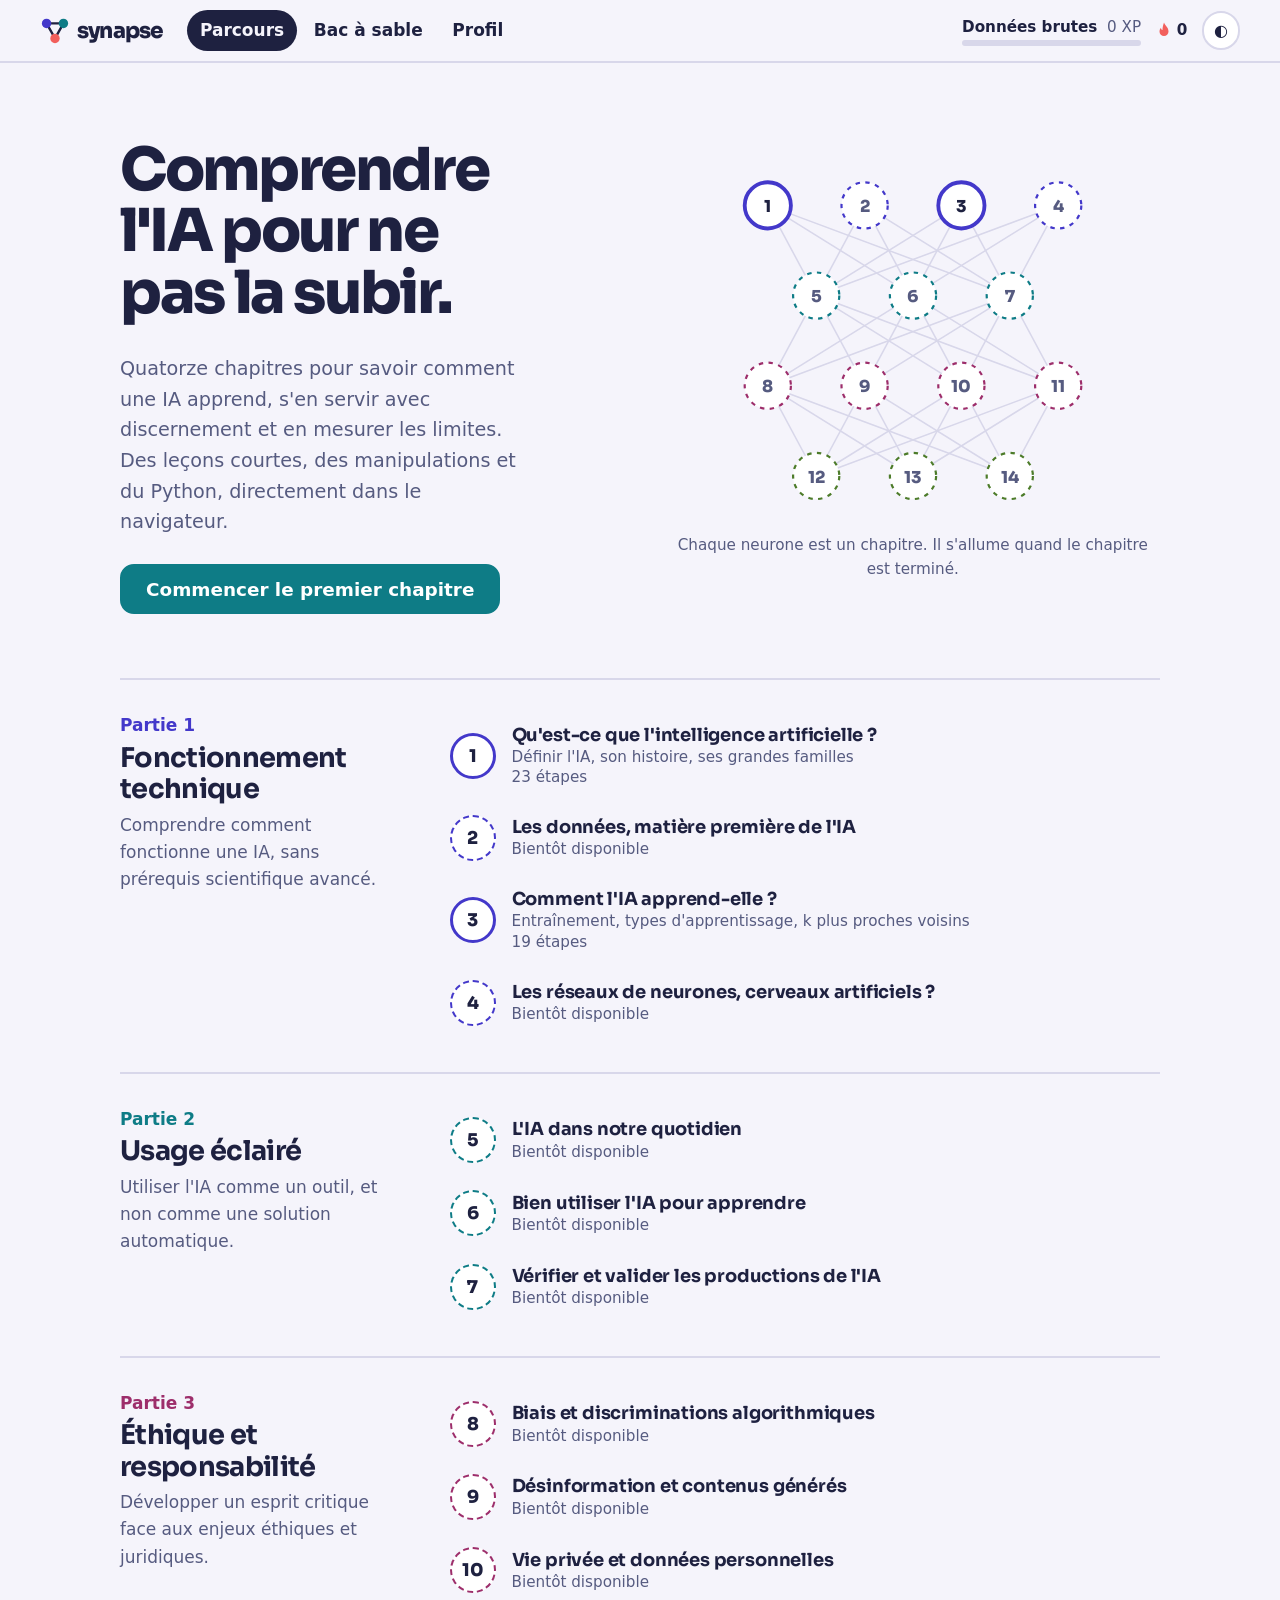
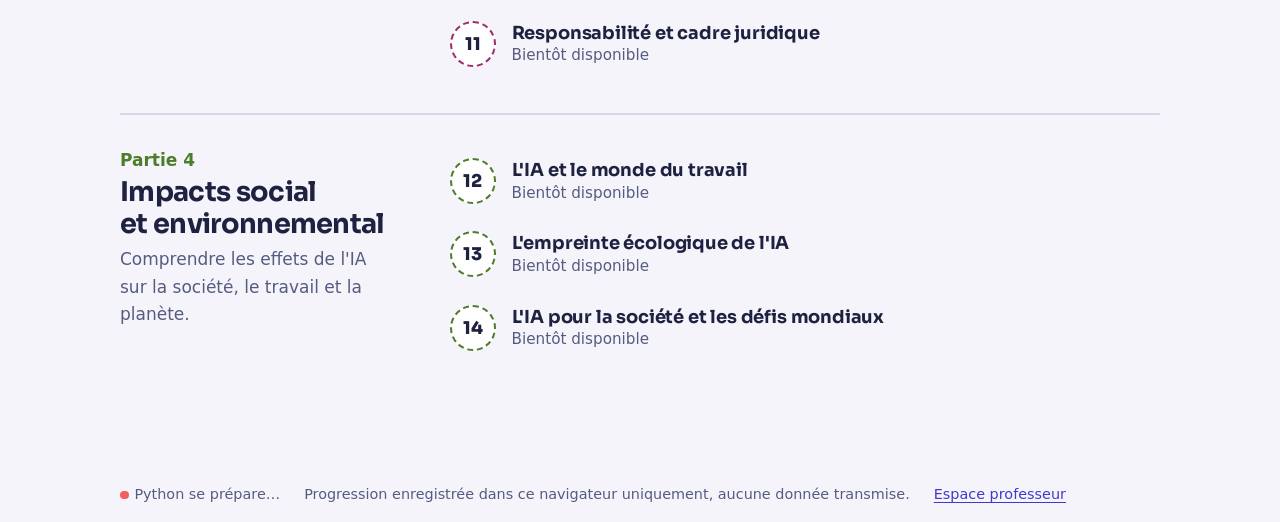
==== index.html @ f935f8d6 "Synapse : site pilote d'enseignement de l'IA en SNT (chapitres 1 et 3) Co-Authored-By: Claude Fable " ====
<!DOCTYPE html>
<html lang="fr">
<head>
<meta charset="utf-8">
<meta name="viewport" content="width=device-width, initial-scale=1">
<title>Synapse, comprendre l'IA en SNT</title>
<meta name="description" content="Quatorze chapitres pour comprendre l'intelligence artificielle en Seconde : leçons courtes, manipulations et Python. Dans le navigateur, sans compte.">
<link rel="icon" href="data:image/svg+xml,%3Csvg xmlns='http://www.w3.org/2000/svg' viewBox='0 0 32 32'%3E%3Cpath d='M7 9L25 9M7 9L16 25M25 9L16 25' stroke='%231E2140' stroke-width='2.5'/%3E%3Ccircle cx='7' cy='9' r='5' fill='%234338CA'/%3E%3Ccircle cx='25' cy='9' r='5' fill='%230E7C86'/%3E%3Ccircle cx='16' cy='25' r='5' fill='%23F25F5C'/%3E%3C/svg%3E">
<link rel="preconnect" href="https://fonts.bunny.net">
<link rel="stylesheet" href="https://fonts.bunny.net/css?family=sora:700,800|atkinson-hyperlegible:400,400i,700|jetbrains-mono:400,700&display=swap">
<link rel="stylesheet" href="css/style.css">
</head>
<body>
<header class="entete">
  <a class="logo" href="#/" aria-label="Synapse, retour au parcours">
    <svg viewBox="0 0 32 32" aria-hidden="true"><path d="M7 9L25 9M7 9L16 25M25 9L16 25" stroke="var(--encre)" stroke-width="2.5"/><circle cx="7" cy="9" r="5" fill="var(--p1)"/><circle cx="25" cy="9" r="5" fill="var(--p2)"/><circle cx="16" cy="25" r="5" fill="var(--soleil)"/></svg>
    synapse
  </a>
  <nav class="principal" aria-label="Navigation principale">
    <a href="#/" data-onglet="">Parcours</a>
    <a href="#/bac" data-onglet="bac">Bac à sable</a>
    <a href="#/profil" data-onglet="profil">Profil</a>
  </nav>
  <div class="stats">
    <a class="stat-niveau" href="#/profil" aria-label="Voir mon profil">
      <span id="stat-niveau"></span><span id="stat-xp"></span>
      <span class="jauge"><i id="jauge-xp"></i></span>
    </a>
    <span class="serie" title="Jours d'affilée">
      <svg viewBox="0 0 24 24" aria-hidden="true"><path d="M12 2c1 4 6 6 6 12a6 6 0 0 1-12 0c0-2 1-4 2-5 0 2 1 3 2 3 0-4 1-7 2-10z"/></svg>
      <span id="stat-serie">0</span><span class="sr"> jours d'affilée</span>
    </span>
    <button id="btn-theme" aria-label="Thème sombre" aria-pressed="false">◐</button>
  </div>
</header>

<main id="app"></main>

<footer class="pied">
  <span id="etat-python" data-etat="chargement">Python se prépare…</span>
  <span>Progression enregistrée dans ce navigateur uniquement, aucune donnée transmise.</span>
  <a href="prof.html">Espace professeur</a>
</footer>
<div id="toasts" aria-live="polite"></div>
<noscript><p style="padding:2rem">Ce site a besoin de JavaScript pour exécuter Python dans le navigateur.</p></noscript>

<script src="js/contenu.js"></script>
<script src="js/moteur.js"></script>
<script src="js/bilan.js"></script>
<script src="js/app.js"></script>
</body>
</html>
---- css/style.css ----
/* Synapse — feuille de style (charte « Nuit & Corail » du livret). Polices servies par Bunny Fonts.
   Les noms de variables viennent du moteur d'origine : --ecaille = couleur d'action et de réussite,
   --soleil = accent (points, étoiles), --corail = erreur, --ciel = liens et focus. */
:root {
  --fond: #F5F4FB; --carte: #FFFFFF; --encre: #1E2140; --encre2: #565B80; --trait: #D8D7EA;
  --ecaille: #0E7C86; --sur-ecaille: #FFFFFF; --ecaille-pale: #DCF2F3;
  --soleil: #F25F5C; --corail: #9F1239; --corail-pale: #FBE3EA; --ciel: #4338CA;
  --p1: #4338CA; --p2: #0E7C86; --p3: #9D2E6B; --p4: #4D7C2A;
  --ed-fond: #1E2140; --ed-texte: #E6ECFA; --ed-num: #8A90BD; --ed-com: #9AA0CC; --ed-bord: transparent;
  --titre: "Sora", "Trebuchet MS", system-ui, sans-serif;
  --texte: "Atkinson Hyperlegible", "Segoe UI", system-ui, sans-serif;
  --mono: "JetBrains Mono", ui-monospace, Consolas, "Courier New", monospace;
}
[data-theme="sombre"] {
  --fond: #12142B; --carte: #1C1F42; --encre: #ECEBFA; --encre2: #B1B4D6; --trait: #33376A;
  --ecaille: #4FD1C5; --sur-ecaille: #062A2A; --ecaille-pale: #123B40;
  --soleil: #FF8482; --corail: #FF8FA8; --corail-pale: #40182A; --ciel: #A9A5FF;
  --p1: #948DFF; --p2: #4FD1C5; --p3: #E78BBF; --p4: #9BCB6C;
  --ed-fond: #262A58; --ed-num: #A3A8D6; --ed-com: #B3B8E0; --ed-bord: #474C8A;
}
*, *::before, *::after { box-sizing: border-box; }
html { -webkit-text-size-adjust: 100%; }
body { margin: 0; background: var(--fond); color: var(--encre); font: 1.0625rem/1.6 var(--texte); padding-bottom: 5rem; }
h1, h2 { font-family: var(--titre); font-weight: 700; line-height: 1.15; letter-spacing: -0.025em; margin: 0 0 .5em; text-wrap: balance; }
h1 { font-size: clamp(1.6rem, 1.2rem + 1.6vw, 2.25rem); }
h1:focus { outline: none; }
h2 { font-size: 1.5rem; }
p { margin: 0 0 1em; }
a { color: var(--ciel); text-underline-offset: 3px; }
code, pre { font-family: var(--mono); font-size: .9em; }
:focus-visible { outline: 3px solid var(--ciel); outline-offset: 2px; border-radius: 4px; }
.sr { position: absolute; width: 1px; height: 1px; overflow: hidden; clip-path: inset(50%); white-space: nowrap; }
.muet { color: var(--encre2); font-size: .95rem; }
[hidden] { display: none !important; }

/* En-tête */
.entete { position: sticky; top: 0; z-index: 20; display: flex; align-items: center; gap: 1.5rem; padding: .6rem clamp(1rem, 4vw, 2.5rem); background: var(--fond); border-bottom: 2px solid var(--trait); }
.logo { display: flex; align-items: center; gap: .45rem; font: 800 1.35rem/1 var(--titre); letter-spacing: -0.04em; color: var(--encre); text-decoration: none; }
.logo svg { width: 30px; height: 30px; }
nav.principal { display: flex; gap: .25rem; margin-right: auto; }
nav.principal a { padding: .45rem .8rem; border-radius: 999px; color: var(--encre); text-decoration: none; font-weight: 700; }
nav.principal a:hover { background: var(--trait); }
nav.principal a[aria-current] { background: var(--encre); color: var(--fond); }
.stats { display: flex; align-items: center; gap: .9rem; font-weight: 700; font-size: .95rem; }
.stat-niveau { display: grid; grid-template-columns: auto auto; gap: 0 .6rem; align-items: baseline; color: var(--encre); text-decoration: none; }
.stat-niveau .jauge { grid-column: 1 / -1; }
#stat-xp { color: var(--encre2); font-weight: 400; text-align: right; }
.jauge { display: block; height: 6px; min-width: 120px; background: var(--trait); border-radius: 99px; overflow: hidden; }
.jauge i { display: block; height: 100%; background: var(--soleil); border-radius: 99px; transition: width .5s; }
.jauge.grand { height: 12px; }
.serie { display: flex; align-items: center; gap: .2rem; }
.serie svg { width: 18px; height: 18px; fill: var(--soleil); }
#btn-theme { width: 2.4rem; height: 2.4rem; border-radius: 50%; border: 2px solid var(--trait); background: var(--carte); color: var(--encre); cursor: pointer; font-size: 1rem; }

main { max-width: 1120px; margin: 0 auto; padding: clamp(1.2rem, 3vw, 2.5rem) clamp(1rem, 4vw, 2.5rem); }
.pied { max-width: 1120px; margin: 2rem auto 0; padding: 1rem clamp(1rem, 4vw, 2.5rem); color: var(--encre2); font-size: .9rem; display: flex; flex-wrap: wrap; gap: .5rem 1.5rem; }
#etat-python::before { content: ""; display: inline-block; width: .6em; height: .6em; border-radius: 50%; margin-right: .4em; background: var(--soleil); }
#etat-python[data-etat="pret"]::before { background: var(--ecaille); }
#etat-python[data-etat="echec"]::before { background: var(--corail); }

/* Boutons */
.btn { display: inline-flex; align-items: center; justify-content: center; min-height: 2.75rem; padding: .55rem 1.15rem; border: 2px solid var(--ecaille); border-radius: 12px; background: var(--ecaille); color: var(--sur-ecaille); font: 700 1rem var(--texte); text-decoration: none; cursor: pointer; }
.btn:hover { filter: brightness(1.08); }
.btn:active { transform: translateY(1px); }
.btn.gros { font-size: 1.15rem; padding: .8rem 1.5rem; border-radius: 14px; }
.btn.petit { min-height: 2.2rem; padding: .3rem .8rem; }
.btn.secondaire { background: transparent; color: var(--encre); border-color: var(--encre); }
.btn.lien { background: none; border-color: transparent; color: var(--ciel); padding-inline: .4rem; text-decoration: underline; text-underline-offset: 3px; }
.btn.danger { color: var(--corail); }
.actions { display: flex; flex-wrap: wrap; align-items: center; gap: .6rem; margin: .9rem 0; }
.actions.fin { margin-top: 2rem; }

/* Éditeur et console */
.ed { display: flex; border: 1px solid var(--ed-bord); background: var(--ed-fond); border-radius: 14px; overflow: hidden; font: 15px/1.6 var(--mono); }
.ed:focus-within { outline: 3px solid var(--ciel); outline-offset: 2px; }
.ed-num { padding: 14px 10px 14px 14px; text-align: right; color: var(--ed-num); white-space: pre; user-select: none; }
.ed-zone { position: relative; flex: 1; min-width: 0; }
.ed-hl, .ed textarea { margin: 0; padding: 14px 14px 14px 4px; font: inherit; white-space: pre; tab-size: 4; border: 0; letter-spacing: 0; }
.ed-hl { position: absolute; inset: 0; overflow: hidden; color: var(--ed-texte); pointer-events: none; }
.ed textarea { display: block; position: relative; width: 100%; resize: none; background: transparent; color: transparent; caret-color: #fff; outline: none; overflow-x: auto; overflow-y: hidden; }
.ed textarea::selection { background: rgba(122, 162, 255, .35); }
.t-c { color: var(--ed-com); font-style: italic; } .t-s { color: #9CE0A8; } .t-k { color: #FFC857; font-weight: 700; } .t-b { color: #8CC8FF; } .t-n { color: #FFA3B1; }
pre.code { margin: 0 0 1rem; padding: 14px 16px; border: 1px solid var(--ed-bord); background: var(--ed-fond); color: var(--ed-texte); border-radius: 14px; overflow-x: auto; font-size: 15px; line-height: 1.6; }
.cons { min-height: 3.2rem; padding: .8rem 1rem; background: var(--carte); border: 2px solid var(--trait); border-radius: 14px; }
.cons pre { margin: 0; white-space: pre-wrap; word-break: break-word; font-size: 15px; line-height: 1.55; }
.cons p { margin: 0; }
.charge::after { content: ""; display: inline-block; width: .9em; height: .9em; margin-left: .5em; vertical-align: -.1em; border: 2px solid var(--trait); border-top-color: var(--ecaille); border-radius: 50%; animation: tourne .8s linear infinite; }
@keyframes tourne { to { transform: rotate(360deg); } }
.err { margin-top: .6rem; padding: .7rem .9rem; background: var(--corail-pale); border-left: 5px solid var(--corail); border-radius: 8px; }
.err:first-child { margin-top: 0; }
.err strong { color: var(--corail); }
.err p { margin: .2rem 0 .4rem; }
.err code { display: block; color: var(--encre2); white-space: pre-wrap; }
.saisie { display: flex; gap: .5rem; margin-top: .5rem; }
.saisie input, #pseudo, .reponse { font: 15px/1.5 var(--mono); padding: .45rem .7rem; border: 2px solid var(--encre2); border-radius: 10px; background: var(--carte); color: var(--encre); }
.saisie input { flex: 1; min-width: 0; }
.reponse { display: block; width: 100%; max-width: 32rem; margin: .3rem 0; resize: vertical; }
label { font-weight: 700; display: block; margin-top: 1rem; }
label.btn { margin-top: 0; }
#pseudo { display: block; width: 100%; max-width: 20rem; font-family: var(--texte); font-size: 1rem; }

/* Pas à pas */
.pap { display: grid; gap: .7rem; }
.pap-titre { font-weight: 700; margin: 0; }
.pap-cmd { display: flex; flex-wrap: wrap; align-items: center; gap: .5rem; }
.pap-cmd input { flex: 1 1 8rem; min-width: 6rem; accent-color: var(--ecaille); }
.pap-cmd .btn { flex: 0 0 auto; }
.pap-cmd button:disabled { opacity: .4; cursor: default; }
.pap-corps { display: grid; grid-template-columns: repeat(auto-fit, minmax(230px, 1fr)); gap: .8rem; align-items: start; }
.pap-code { border: 1px solid var(--ed-bord); background: var(--ed-fond); color: var(--ed-texte); border-radius: 10px; padding: .5rem 0; font: 14px/1.65 var(--mono); overflow-x: auto; max-height: 24rem; }
.pap-code div { display: flex; white-space: pre; padding-right: .8rem; border-left: 4px solid transparent; min-width: max-content; }
.pap-code code { font: inherit; }
.pap-code .fleche { width: 1.3em; text-align: center; color: var(--soleil); flex: none; }
.pap-code .num { width: 1.8em; margin-right: .9em; text-align: right; color: var(--ed-num); flex: none; }
.pap-code .va { background: rgba(245, 179, 1, .22); border-left-color: var(--soleil); }
.pap-code .vient { background: rgba(255, 255, 255, .08); }
.pap-sous { font-weight: 700; font-size: .9rem; margin: .6rem 0 .2rem; color: var(--encre2); }
.pap-sous:first-child { margin-top: 0; }
.pap-etat table { width: 100%; border-collapse: collapse; font: 14px/1.5 var(--mono); }
.pap-etat th, .pap-etat td { text-align: left; padding: .2rem .5rem; border-bottom: 1px solid var(--trait); font-weight: 400; word-break: break-word; }
.pap-etat th { width: 35%; color: var(--encre2); }
.pap-etat .change td, .pap-etat .change th { background: var(--ecaille-pale); font-weight: 700; color: var(--encre); }
.pap-etat pre { font-size: 14px; }

/* Accueil */
.hero { display: grid; grid-template-columns: minmax(0, 1fr) minmax(0, 1fr); gap: clamp(1.5rem, 4vw, 3.5rem); align-items: center; padding: clamp(.5rem, 3vw, 2.5rem) 0 clamp(2rem, 5vw, 4rem); }
.hero h1 { font-size: clamp(2.1rem, 1.2rem + 4vw, 3.7rem); line-height: 1.04; letter-spacing: -0.04em; font-weight: 800; }
.hero-texte p { font-size: 1.2rem; max-width: 34ch; color: var(--encre2); margin-bottom: 1.6rem; }
.hero-demo .cons { min-height: 6.2rem; }
.parcours { padding: 2rem 0 2.5rem; border-top: 2px solid var(--trait); display: grid; grid-template-columns: 15rem minmax(0, 1fr); gap: 1.5rem 3rem; }
.parcours > header h2 { font-size: 2.2rem; margin-bottom: .2rem; }
.parcours > header p { color: var(--encre2); }
.fin-parcours .btn { justify-self: start; align-self: center; }
.serpent { position: relative; list-style: none; padding: 0; margin: 0; }
.serpent svg { position: absolute; inset: 0; width: 100%; height: 100%; pointer-events: none; overflow: visible; }
.piste, .corps, .ecailles { fill: none; stroke-linecap: round; stroke-linejoin: round; }
.piste { stroke: var(--trait); stroke-width: 16; }
.corps { stroke: var(--ecaille); stroke-width: 30; }
.ecailles { stroke: var(--soleil); stroke-width: 7; stroke-dasharray: .1 20; }
.rang { position: relative; display: flex; align-items: center; gap: 1.4rem; min-height: 92px; margin-left: calc(var(--k) * var(--pas)); }
.noeud { position: relative; z-index: 1; flex: none; display: grid; place-items: center; width: 60px; height: 60px; margin: 8px; border-radius: 50%; background: var(--carte); border: 4px solid var(--trait); color: var(--encre2); font: 800 1.35rem var(--titre); text-decoration: none; }
.noeud:hover { border-color: var(--ecaille); }
.noeud.fait { background: var(--ecaille); border-color: var(--ecaille); color: var(--sur-ecaille); }
.noeud.tete { width: 76px; height: 76px; margin: 0; background: var(--ecaille); border-color: var(--ecaille); }
.noeud.tete::after { content: ""; position: absolute; left: 50%; bottom: -15px; width: 6px; height: 16px; margin-left: -3px; background: var(--corail); border-radius: 0 0 3px 3px; z-index: -1; }
.yeux { display: flex; gap: 10px; margin-top: 6px; }
.yeux i { width: 18px; height: 18px; border-radius: 50%; background: #fff; display: grid; place-items: center; }
.yeux i::after { content: ""; width: 8px; height: 8px; border-radius: 50%; background: #14213D; transform: translateY(2px); }
.rang-texte { display: flex; flex-direction: column; line-height: 1.35; }
.rang-texte a { color: var(--encre); text-decoration: none; font: 800 1.25rem var(--titre); }
.rang-texte a:hover { text-decoration: underline; }
.rang-texte > span { color: var(--encre2); font-size: .95rem; }
.etoiles { color: var(--soleil); letter-spacing: .05em; }
.etoiles .vide, .difficulte .vide { color: var(--trait); }

/* Chapitre */
.fil { display: flex; flex-wrap: wrap; align-items: center; gap: .5rem 1.2rem; margin-bottom: 1.6rem; }
.retour { font-weight: 700; }
.retour::before { content: "‹ "; }
.fil-titre { color: var(--encre2); }
.fil-titre strong { color: var(--encre); }
.pas { display: flex; flex-wrap: wrap; gap: 6px; list-style: none; margin: 0 0 0 auto; padding: 0; }
.pas a { display: block; width: 22px; height: 22px; border-radius: 50%; border: 3px solid var(--trait); background: var(--carte); }
.pas a.lecon { border-radius: 7px; }
.pas a.fait { background: var(--ecaille); border-color: var(--ecaille); }
.pas a[aria-current] { box-shadow: 0 0 0 3px var(--fond), 0 0 0 6px var(--encre); }
.etape { max-width: 46rem; }
.etape-code { max-width: none; }
.prose { max-width: 66ch; }
.prose ul { padding-left: 1.2rem; }
.prose li { margin-bottom: .3em; }
.prose code, .resultats code, .indice code { background: var(--ecaille-pale); padding: .08em .35em; border-radius: 5px; }
.prose pre { background: var(--carte); border: 2px solid var(--trait); border-radius: 10px; padding: .6rem .9rem; overflow-x: auto; }
.essai { margin-top: 1.5rem; }
.essai-titre { font: 800 1.1rem var(--titre); margin-bottom: .5rem; }
.etape-nav { display: flex; justify-content: space-between; gap: 1rem; margin-top: 3rem; padding-top: 1rem; border-top: 2px solid var(--trait); font-size: .95rem; }
.choix { display: grid; gap: .6rem; max-width: 34rem; }
.choix button { text-align: left; padding: .8rem 1rem; border: 2px solid var(--encre2); border-radius: 12px; background: var(--carte); color: var(--encre); font: 1.05rem var(--texte); cursor: pointer; }
.choix button:hover:not(:disabled) { border-color: var(--ecaille); background: var(--ecaille-pale); }
.choix button.bon { border-color: var(--ecaille); background: var(--ecaille-pale); font-weight: 700; opacity: 1; }
.choix button.faux { border-color: var(--corail); background: var(--corail-pale); text-decoration: line-through; }
.choix button:disabled { cursor: default; }
.choix button:disabled:not(.bon):not(.faux) { opacity: .55; }
.retour-qcm { min-height: 1.6em; margin-top: .8rem; color: var(--corail); font-weight: 700; }
.lignes { list-style: none; padding: 0; margin: 0 0 1rem; display: grid; gap: 6px; }
.lignes li { display: flex; align-items: stretch; gap: 6px; }
.lignes pre.code { flex: 1; margin: 0; padding: 10px 14px; border-radius: 10px; }
.fleches { display: flex; gap: 4px; }
.fleches button { width: 2.75rem; border: 2px solid var(--encre2); border-radius: 10px; background: var(--carte); color: var(--encre); font-size: 1.1rem; cursor: pointer; }
.fleches button:disabled { opacity: .3; cursor: default; }
.duo { display: grid; grid-template-columns: minmax(0, 5fr) minmax(0, 7fr); gap: 2rem 2.5rem; align-items: start; }
.difficulte { color: var(--ecaille); font-size: .9rem; }
.cons:empty { display: none; }
.indice { margin-top: 1rem; padding: .7rem .9rem; background: var(--carte); border-left: 5px solid var(--soleil); border-radius: 8px; }
.indice pre.code { margin: .6rem 0 0; }
.indice.refaire { border-left-color: var(--ecaille); }
.indice.refaire .btn { min-height: 0; padding: 0 .2rem; }
.atelier .actions { margin: .7rem 0; }
.tests { margin-top: .8rem; }
.echec-titre { font-weight: 700; }
.resultats { list-style: none; padding: 0; margin: 0; display: grid; gap: .5rem; }
.resultats li { display: flex; gap: .6rem; }
.resultats li > div { min-width: 0; flex: 1; }
.marque { flex: none; width: 1.6rem; height: 1.6rem; display: grid; place-items: center; border-radius: 50%; font-weight: 700; color: #fff; background: var(--corail); }
.resultats .ok .marque { background: var(--ecaille); color: var(--sur-ecaille); }
.compare { display: grid; grid-template-columns: 1fr 1fr; gap: .6rem; margin-top: .4rem; }
.compare span { font-size: .85rem; color: var(--encre2); font-weight: 700; }
.compare pre { margin: 0; padding: .5rem .7rem; background: var(--carte); border: 2px solid var(--trait); border-radius: 8px; overflow-x: auto; max-height: 14rem; }
.succes { display: flex; flex-wrap: wrap; align-items: center; justify-content: space-between; gap: 1rem; margin-top: 1.2rem; padding: 1rem 1.2rem; background: var(--ecaille-pale); border: 2px solid var(--ecaille); border-radius: 14px; animation: pose .35s cubic-bezier(.2, 1.4, .4, 1); }
.succes strong { font: 800 1.3rem var(--titre); margin-right: .8rem; }
.succes .gain { font-weight: 700; color: var(--ecaille); }
.succes p { margin: .4rem 0 0; max-width: 60ch; }
@keyframes pose { from { transform: scale(.96); opacity: 0; } }

/* Bilan, défis, profil */
.bilan-etoiles { font: 800 3rem/1 var(--titre); margin: .5rem 0 1rem; }
.recap { list-style: none; padding: 0; margin: 1.5rem 0 0; max-width: 34rem; }
.recap li { display: flex; justify-content: space-between; gap: 1rem; padding: .5rem 0; border-bottom: 1px solid var(--trait); }
.page { max-width: 52rem; }
.page.bac { max-width: none; }
.page h2 { margin-top: 2.5rem; }
.defis { list-style: none; padding: 0; margin: 1.5rem 0 0; }
.defis a { display: flex; flex-wrap: wrap; align-items: baseline; gap: .4rem 1rem; padding: 1rem .2rem; border-bottom: 2px solid var(--trait); color: var(--encre); text-decoration: none; }
.defis a:hover strong { text-decoration: underline; }
.defis strong { font: 800 1.3rem var(--titre); }
.defis .muet { margin-left: auto; }
.pastille { padding: .1rem .6rem; border-radius: 99px; background: var(--soleil); color: #14213D; font-size: .85rem; font-weight: 700; }
.profil-haut { display: grid; grid-template-columns: minmax(0, 3fr) minmax(0, 2fr); gap: 2rem; align-items: start; }
.mue-nom { font: 800 clamp(1.8rem, 5vw, 2.8rem)/1.05 var(--titre); letter-spacing: -0.03em; margin-bottom: .3rem; color: var(--ecaille); }
.mues { display: flex; flex-wrap: wrap; gap: .3rem .5rem; list-style: none; padding: 0; margin: 1rem 0 0; font-size: .9rem; color: var(--encre2); }
.mues li::after { content: " ›"; }
.mues li:last-child::after { content: ""; }
.mues li.fait { color: var(--encre); font-weight: 700; }
.chiffres { margin: 0; display: grid; gap: .8rem; }
.chiffres div { display: flex; justify-content: space-between; align-items: baseline; gap: 1rem; border-bottom: 1px solid var(--trait); padding-bottom: .4rem; }
.chiffres dd { margin: 0; font: 800 1.5rem var(--titre); }
.badges { list-style: none; padding: 0; margin: 0; display: grid; grid-template-columns: repeat(auto-fill, minmax(15rem, 1fr)); gap: 1rem 1.5rem; }
.badges li { display: flex; gap: .8rem; align-items: center; color: var(--encre2); }
.badges li div { display: flex; flex-direction: column; line-height: 1.3; font-size: .92rem; }
.badges li.obtenu strong { color: var(--encre); }
.ecusson { flex: none; width: 44px; height: 50px; background: var(--trait); clip-path: polygon(50% 0, 100% 25%, 100% 75%, 50% 100%, 0 75%, 0 25%); }
.obtenu .ecusson { background: radial-gradient(circle at 50% 38%, var(--soleil) 0 9px, transparent 10px), var(--ecaille); }

/* Tableau de classe */
.reponse.large { max-width: none; font-size: 13px; word-break: break-all; }
.prof main { max-width: 1280px; }
.prof h2 { margin-top: 2.2rem; }
label.en-ligne { margin: 0; }
select { font: 1rem var(--texte); padding: .5rem .7rem; border: 2px solid var(--encre2); border-radius: 10px; background: var(--carte); color: var(--encre); max-width: 100%; }
.defile { overflow-x: auto; border: 2px solid var(--trait); border-radius: 12px; background: var(--carte); }
table.classe, table.etapes { border-collapse: collapse; width: 100%; font-size: .95rem; }
.classe th, .classe td, .etapes th, .etapes td { padding: .45rem .6rem; border-bottom: 1px solid var(--trait); text-align: center; white-space: nowrap; vertical-align: top; }
.classe tbody th, .classe tfoot th, .classe thead th:first-child { position: sticky; left: 0; z-index: 1; background: var(--carte); text-align: left; }
.classe thead th { vertical-align: bottom; background: var(--carte); }
.classe thead button { font: 700 .92rem var(--texte); color: var(--encre); background: none; border: 0; padding: .2rem; cursor: pointer; white-space: nowrap; }
.classe thead button:hover { text-decoration: underline; }
.classe .sous { display: block; font-size: .78rem; font-weight: 400; color: var(--encre2); max-width: 8.5rem; overflow: hidden; text-overflow: ellipsis; margin: 0 auto; }
.classe td.plein { background: var(--ecaille); color: var(--sur-ecaille); font-weight: 700; }
.classe td.plein .sous { color: inherit; }
.classe td.partiel { background: var(--ecaille-pale); }
.classe td.vide { color: var(--encre2); }
.classe tfoot td, .classe tfoot th { font-weight: 700; border-bottom: 0; }
#detail { overflow-x: auto; }
.etapes { max-width: 52rem; }
.etapes th, .etapes td { text-align: left; white-space: normal; }
.etapes td:nth-child(3) { white-space: nowrap; }
.barre { display: inline-block; width: 6rem; height: .7rem; margin-right: .4rem; background: var(--trait); border-radius: 99px; overflow: hidden; vertical-align: middle; }
.barre i { display: block; height: 100%; background: var(--ecaille); }

/* ---------- Synapse : carte, parties, nouvelles étapes ---------- */
.hero-reseau { text-align: center; }
svg.reseau { width: 100%; max-width: 440px; height: auto; }
.reseau line { stroke: var(--trait); stroke-width: 1.4; }
.reseau line.allume { stroke: var(--soleil); stroke-width: 2.6; }
.reseau circle { fill: var(--carte); stroke-width: 3.5; }
.reseau circle.p1 { stroke: var(--p1); } .reseau circle.p2 { stroke: var(--p2); } .reseau circle.p3 { stroke: var(--p3); } .reseau circle.p4 { stroke: var(--p4); }
.reseau circle.fait.p1 { fill: var(--p1); } .reseau circle.fait.p2 { fill: var(--p2); } .reseau circle.fait.p3 { fill: var(--p3); } .reseau circle.fait.p4 { fill: var(--p4); }
.reseau circle.encours { stroke-width: 6; }
.reseau circle.avenir { stroke-dasharray: 4 5; stroke-width: 2; }
.reseau text { font: 800 15px var(--titre); fill: var(--encre); text-anchor: middle; pointer-events: none; }
.reseau text.fait { fill: var(--carte); }
.reseau text.avenir { fill: var(--encre2); }
.reseau a:hover circle, .reseau a:focus-visible circle { stroke-width: 7; }
.reseau a:focus-visible { outline: none; }
.partie { --pc: var(--p1); padding: 2rem 0 2.2rem; border-top: 2px solid var(--trait); display: grid; grid-template-columns: 17rem minmax(0, 1fr); gap: 1rem 3rem; }
.partie.p2 { --pc: var(--p2); } .partie.p3 { --pc: var(--p3); } .partie.p4 { --pc: var(--p4); }
.partie-num { margin: 0 0 .2rem; font-weight: 700; color: var(--pc); }
.partie > header h2 { font-size: 1.7rem; margin-bottom: .4rem; }
.partie > header p:last-child { color: var(--encre2); }
.chapitres { list-style: none; margin: 0; padding: 0; display: grid; gap: .3rem; }
.chapitres li > a, .chapitres li > div { display: flex; align-items: center; gap: 1rem; padding: .7rem .6rem; border-radius: 14px; color: var(--encre); text-decoration: none; }
.chapitres li > a:hover { background: var(--carte); }
.chapitres .num { flex: none; display: grid; place-items: center; width: 46px; height: 46px; border-radius: 50%; border: 3.5px solid var(--pc); font: 800 1.1rem var(--titre); background: var(--carte); }
.chapitres .fait .num { background: var(--pc); color: var(--carte); }
.chapitres .avenir { color: var(--encre2); }
.chapitres .avenir .num { border-style: dashed; border-width: 2px; }
.chapitres .txt { display: flex; flex-direction: column; line-height: 1.35; min-width: 0; }
.chapitres .txt strong { font: 700 1.12rem/1.3 var(--titre); letter-spacing: -0.01em; }
.chapitres .txt > span { color: var(--encre2); font-size: .95rem; }
.question { font-size: 1.1rem; }
.etape-lecon.synthese { border: 2px solid var(--soleil); border-radius: 18px; padding: 1.4rem clamp(1rem, 3vw, 2rem); background: var(--carte); }
aside.savoir, aside.retenir { margin: 1.2rem 0; padding: .8rem 1rem; border-radius: 10px; border-left: 5px solid var(--soleil); background: var(--carte); }
aside.retenir { border-left-color: var(--ecaille); background: var(--ecaille-pale); }
.formule { font: 1.15rem var(--mono); text-align: center; padding: .6rem; overflow-x: auto; }
.je-sais { list-style: none; padding: 0; display: grid; grid-template-columns: repeat(auto-fit, minmax(15rem, 1fr)); gap: .3rem 1.5rem; }
.je-sais li::before { content: "☐ "; color: var(--soleil); font-size: 1.1em; }
table.donnees { border-collapse: collapse; margin: 0 0 1.2rem; font-size: .95rem; background: var(--carte); display: block; max-width: 100%; overflow-x: auto; width: max-content; }
.donnees th, .donnees td { border: 1px solid var(--trait); padding: .35rem .7rem; text-align: center; }
.donnees thead th { background: var(--encre); color: var(--fond); font-weight: 700; }
.donnees.large { width: auto; display: table; } .donnees.large td, .donnees.large tbody th { text-align: left; vertical-align: top; }
.deux-textes { display: grid; grid-template-columns: repeat(auto-fit, minmax(11rem, 1fr)); gap: 1rem; margin: 0 0 1.4rem; max-width: 34rem; }
.deux-textes figure { margin: 0; background: var(--carte); border: 2px solid var(--trait); border-radius: 14px; overflow: hidden; }
.deux-textes figcaption { background: var(--encre); color: var(--fond); font-weight: 700; padding: .3rem .9rem; }
.deux-textes p { margin: 0; padding: .9rem; font-style: italic; text-align: center; line-height: 1.7; }
.schema { margin: 1rem 0 1.2rem; }
.schema-titre { font-weight: 700; margin: .9rem 0 .4rem; }
.schema-ligne { display: flex; flex-wrap: wrap; align-items: center; gap: .4rem; }
.schema-ligne span, .schema-ligne b { padding: .45rem .7rem; border-radius: 10px; border: 2px solid var(--trait); background: var(--carte); font-size: .95rem; }
.schema-ligne b { border-color: var(--encre); background: var(--encre); color: var(--fond); }
.schema-ligne i { font-style: normal; font-weight: 700; color: var(--soleil); }
.frise { list-style: none; margin: 1rem 0 1.4rem; padding: 0 0 0 1.2rem; border-left: 4px solid var(--p1); }
.frise li { position: relative; padding: .25rem 0 .25rem .4rem; }
.frise li::before { content: ""; position: absolute; left: calc(-1.2rem - 9px); top: .75rem; width: 14px; height: 14px; border-radius: 50%; background: var(--soleil); }
.frise b { display: inline-block; min-width: 6.2rem; font-family: var(--titre); color: var(--p1); }
.frise .hiver { color: var(--encre2); font-style: italic; } .frise .hiver::before { background: var(--encre2); }
.phases { list-style: none; padding: 0; margin: 1rem 0; display: grid; grid-template-columns: repeat(auto-fit, minmax(11rem, 1fr)); gap: .6rem; counter-reset: ph; }
.phases li { counter-increment: ph; padding: .7rem .9rem; border-radius: 12px; background: var(--carte); border: 2px solid var(--trait); font-size: .95rem; }
.phases li strong { display: block; font-family: var(--titre); }
.phases li strong::before { content: counter(ph) ". "; color: var(--soleil); }
.lignes.phrases li p { flex: 1; margin: 0; padding: .6rem .9rem; border-radius: 10px; background: var(--carte); border: 2px solid var(--trait); }
.tri { list-style: none; padding: 0; margin: 0 0 1rem; display: grid; gap: .7rem; max-width: 46rem; }
.tri li { padding: .8rem 1rem; border-radius: 14px; background: var(--carte); border: 2px solid var(--trait); }
.tri li.juste { border-color: var(--ecaille); }
.tri li.faux { border-color: var(--corail); }
.tri-txt { margin: 0 0 .6rem; }
.tri-choix { display: flex; flex-wrap: wrap; gap: .4rem; }
.tri-choix button { flex: 1 1 auto; min-height: 2.6rem; padding: .4rem .8rem; border: 2px solid var(--encre2); border-radius: 10px; background: transparent; color: var(--encre); font: 1rem var(--texte); cursor: pointer; }
.tri-choix button[aria-pressed="true"] { background: var(--encre); border-color: var(--encre); color: var(--fond); font-weight: 700; }
.tri-choix button:disabled { cursor: default; }
.tri-choix button:disabled:not([aria-pressed="true"]) { opacity: .4; }
.tri .juste .tri-choix button[aria-pressed="true"] { background: var(--ecaille); border-color: var(--ecaille); color: var(--sur-ecaille); }
.tri-expl { margin: .6rem 0 0; font-size: .95rem; color: var(--encre2); }
.tri .faux .tri-expl { color: var(--corail); font-weight: 700; }
.quiz-n { margin: 1.4rem 0 .2rem; font-weight: 700; color: var(--encre2); font-size: .95rem; }
.quiz-txt { font: 700 1.2rem/1.35 var(--titre); letter-spacing: -0.01em; max-width: 40rem; }
.quiz-expl { display: flex; flex-wrap: wrap; align-items: center; justify-content: space-between; gap: .8rem 1rem; margin-top: 1rem; padding: .9rem 1.1rem; border-radius: 14px; background: var(--ecaille-pale); border: 2px solid var(--ecaille); }
.quiz-expl p { margin: 0; max-width: 56ch; flex: 1 1 16rem; }
.knn { display: grid; grid-template-columns: minmax(0, 360px) minmax(0, 1fr); gap: 1rem 1.6rem; align-items: start; padding: 1rem; border-radius: 16px; background: var(--carte); border: 2px solid var(--trait); max-width: 52rem; }
.knn svg { width: 100%; height: auto; touch-action: none; cursor: crosshair; user-select: none; }
.knn .grille { stroke: var(--trait); stroke-width: 1; } .knn .axe { stroke: var(--encre); stroke-width: 1.6; }
.knn .gradu { font: 11px var(--texte); fill: var(--encre2); }
.knn .saut { fill: var(--soleil); } .knn .saut.atyp { stroke: var(--encre); stroke-width: 2.5; }
.knn .criq { fill: var(--p1); }
.knn .lien { stroke: var(--encre); stroke-width: 1.6; stroke-dasharray: 5 4; }
.knn .inconnu { fill: #E8A20C; stroke: var(--encre); stroke-width: 1.5; } .knn .prise { fill: transparent; }
.knn-cmd { display: grid; gap: .7rem; }
.knn-legende { margin: 0; display: flex; flex-wrap: wrap; gap: .3rem 1.1rem; font-size: .95rem; }
.knn-legende span::before { content: ""; display: inline-block; width: .8em; height: .8em; margin-right: .4em; vertical-align: -.05em; }
.l-saut::before { background: var(--soleil); border-radius: 50%; } .l-criq::before { background: var(--p1); } .l-inc::before { background: #E8A20C; clip-path: polygon(50% 0, 61% 35%, 98% 35%, 68% 57%, 79% 91%, 50% 70%, 21% 91%, 32% 57%, 2% 35%, 39% 35%); width: 1em !important; height: 1em !important; }
.knn-ligne { display: flex; flex-wrap: wrap; align-items: center; gap: .4rem .5rem; }
.knn-ligne label { margin: 0; font-weight: 400; font-size: .95rem; }
.knn-ligne input { width: 4.6rem; font: 1rem var(--mono); padding: .35rem .4rem; border: 2px solid var(--encre2); border-radius: 8px; background: var(--carte); color: var(--encre); }
.knn-ligne button { min-height: 2.5rem; min-width: 2.7rem; padding: .3rem .7rem; border: 2px solid var(--encre2); border-radius: 10px; background: transparent; color: var(--encre); font: 700 .95rem var(--texte); cursor: pointer; }
.knn-ligne button[aria-pressed="true"] { background: var(--encre); border-color: var(--encre); color: var(--fond); }
.knn-coche { display: flex; gap: .5rem; align-items: flex-start; margin: 0; font-weight: 400; font-size: .95rem; }
.knn-coche input { width: 1.2rem; height: 1.2rem; margin-top: .2rem; accent-color: var(--ecaille); flex: none; }
.knn-res { margin: 0; padding: .6rem .8rem; border-radius: 10px; background: var(--fond); font-size: .97rem; }
@media (max-width: 900px) { .partie, .knn { grid-template-columns: minmax(0, 1fr); } }

/* Notifications */
#toasts { position: fixed; z-index: 50; right: 1rem; bottom: 5.5rem; display: grid; gap: .5rem; justify-items: end; pointer-events: none; }
.toast { padding: .7rem 1.1rem; border-radius: 12px; background: var(--encre); color: var(--fond); font-weight: 700; animation: pose .3s; max-width: 22rem; }
.toast.niveau, .toast.badge { background: var(--soleil); color: #1E2140; }
.toast.erreur { background: var(--corail); color: #fff; }
.confettis { position: fixed; inset: 0; z-index: 40; pointer-events: none; overflow: hidden; }
.confettis i { position: absolute; top: -20px; width: 10px; height: 16px; border-radius: 3px; animation: chute linear forwards; }
@keyframes chute { to { top: 105%; rotate: 540deg; } }

@media (min-width: 761px) { body { padding-bottom: 0; } #toasts { bottom: 1rem; } }
@media (max-width: 900px) {
  .hero, .duo, .parcours, .profil-haut { grid-template-columns: minmax(0, 1fr); }
  .parcours { gap: 1rem; }
}
@media (max-width: 760px) {
  :root { --pas: 22px; }
  .entete { gap: .8rem; }
  nav.principal { position: fixed; z-index: 30; left: 0; right: 0; bottom: 0; margin: 0; justify-content: space-around; padding: .4rem .3rem calc(.4rem + env(safe-area-inset-bottom)); background: var(--fond); border-top: 2px solid var(--trait); }
  nav.principal a { padding: .5rem .7rem; font-size: .95rem; }
  .stats { margin-left: auto; }
  .jauge { min-width: 84px; }
  .ed, pre.code, .cons pre, .saisie input, .reponse { font-size: 16px; }
  .ed-num { padding-left: 10px; padding-right: 8px; }
  .pas { margin-left: 0; width: 100%; }
  .rang { gap: .9rem; }
  .compare { grid-template-columns: 1fr; }
  .btn { flex: 1 1 auto; }
  .btn.lien { flex: 0 1 auto; }
}
@media (prefers-reduced-motion: reduce) { *, *::before, *::after { animation: none !important; transition: none !important; scroll-behavior: auto !important; } }
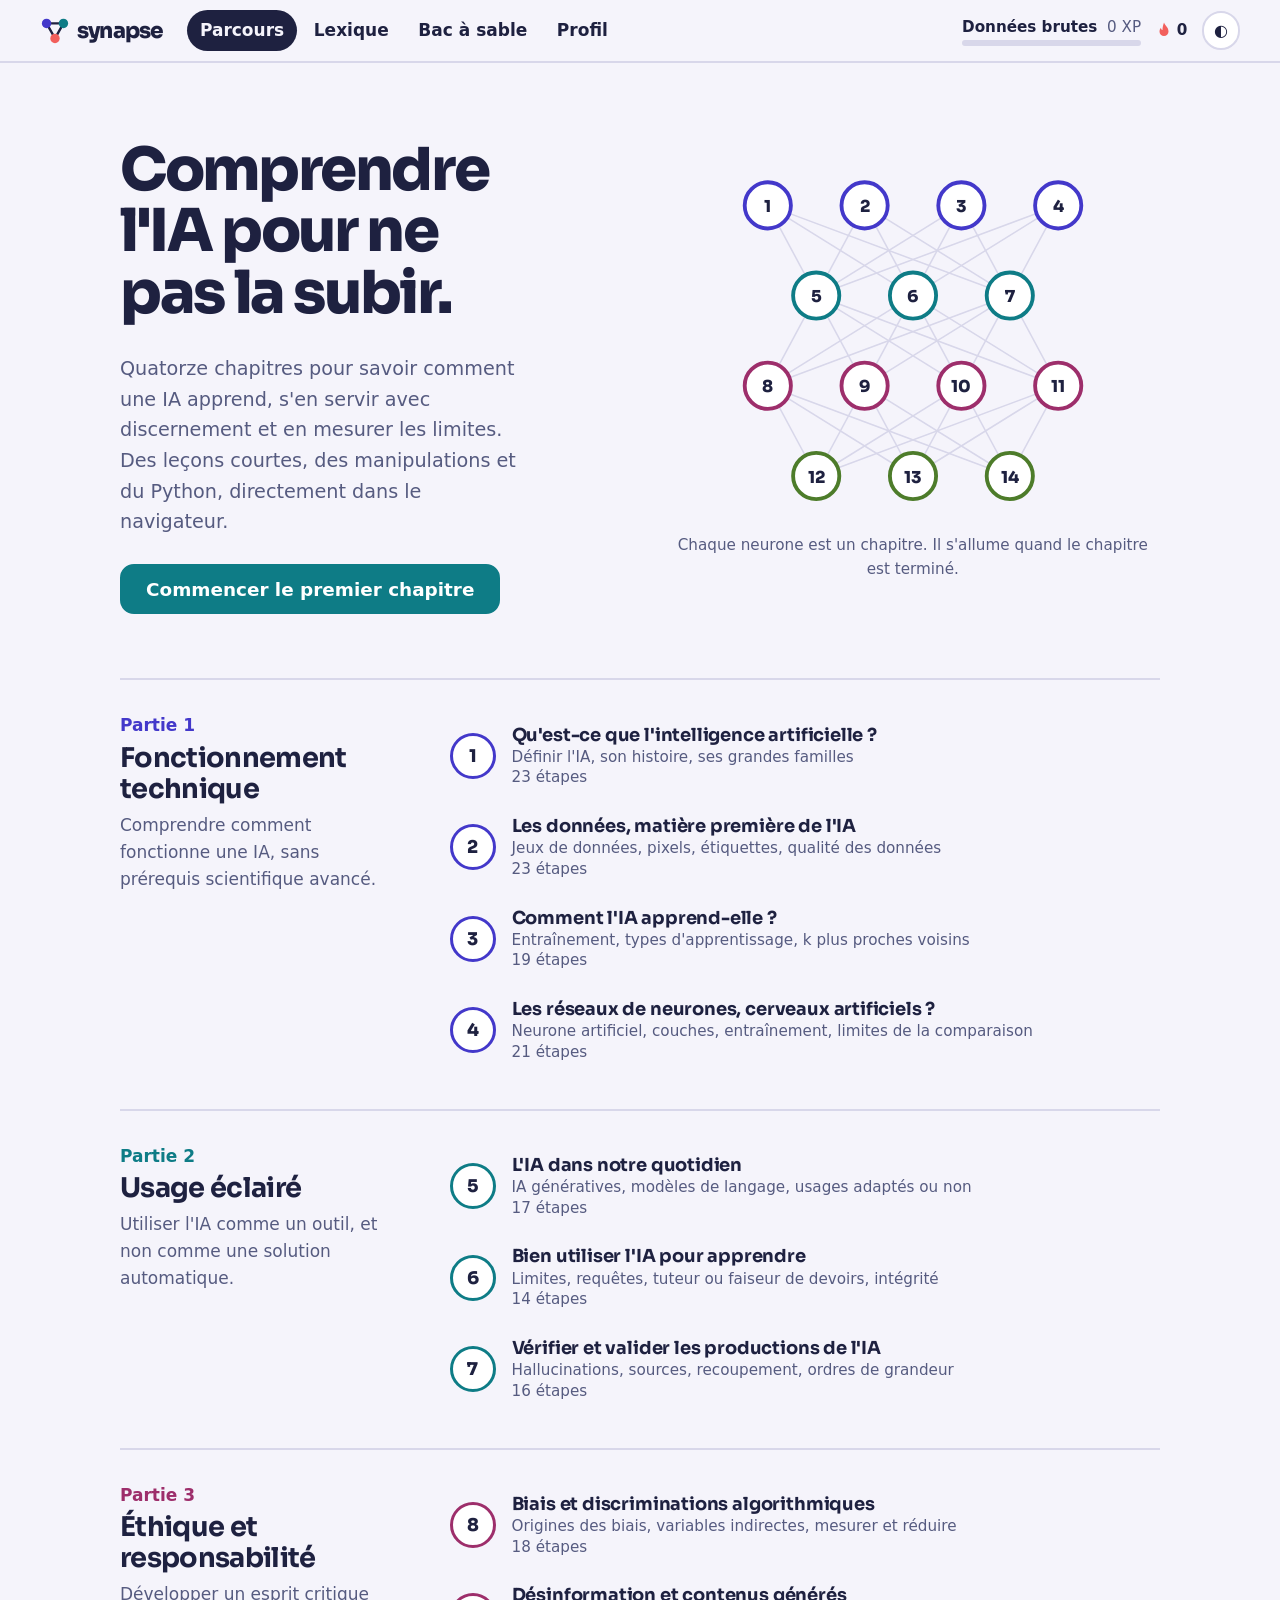
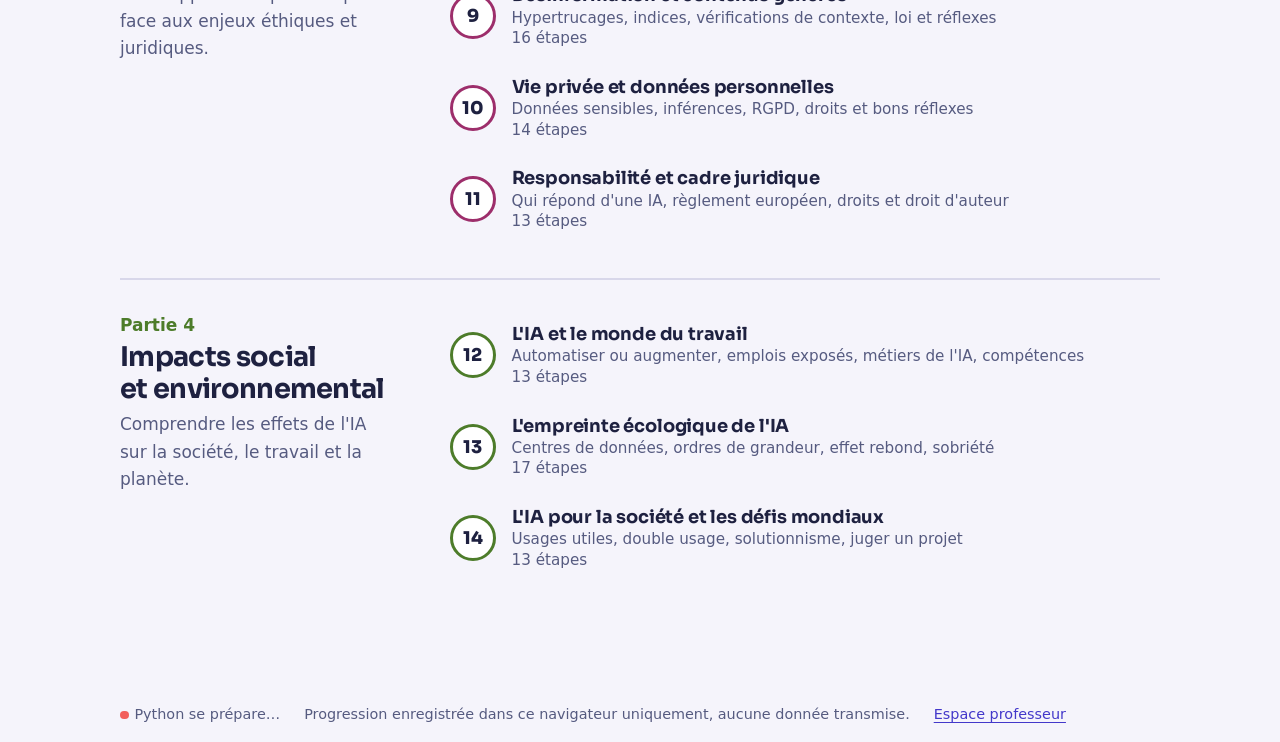
==== commit 366c8c70: "Lexique et fiches de révision 124 termes, recherche, fiches recto verso avec répétition espacée, déb" ====
--- a/index.html
+++ b/index.html
@@ -18,6 +18,7 @@
   </a>
   <nav class="principal" aria-label="Navigation principale">
     <a href="#/" data-onglet="">Parcours</a>
+    <a href="#/lexique" data-onglet="lexique">Lexique</a>
     <a href="#/bac" data-onglet="bac">Bac à sable</a>
     <a href="#/profil" data-onglet="profil">Profil</a>
   </nav>
@@ -45,6 +46,7 @@
 <noscript><p style="padding:2rem">Ce site a besoin de JavaScript pour exécuter Python dans le navigateur.</p></noscript>
 
 <script src="js/contenu.js"></script>
+<script src="js/lexique.js"></script>
 <script src="js/moteur.js"></script>
 <script src="js/bilan.js"></script>
 <script src="js/app.js"></script>
--- a/css/style.css
+++ b/css/style.css
@@ -365,7 +365,34 @@
 .knn-coche { display: flex; gap: .5rem; align-items: flex-start; margin: 0; font-weight: 400; font-size: .95rem; }
 .knn-coche input { width: 1.2rem; height: 1.2rem; margin-top: .2rem; accent-color: var(--ecaille); flex: none; }
 .knn-res { margin: 0; padding: .6rem .8rem; border-radius: 10px; background: var(--fond); font-size: .97rem; }
-@media (max-width: 900px) { .partie, .knn { grid-template-columns: minmax(0, 1fr); } }
+.knn .frontiere { stroke: var(--ecaille); stroke-width: 3; }
+.pc-journal { list-style: none; margin: 0; padding: .6rem .8rem; border-radius: 10px; background: var(--fond); font: .9rem/1.6 var(--mono); }
+.pixels { display: grid; grid-template-columns: minmax(0, 330px) minmax(0, 1fr); gap: 1rem 1.6rem; align-items: start; padding: 1rem; border-radius: 16px; background: var(--carte); border: 2px solid var(--trait); max-width: 46rem; }
+.pixels-grille { display: grid; grid-template-columns: repeat(10, 1fr); gap: 2px; }
+.pixels-grille button { aspect-ratio: 1; padding: 0; border: 1px solid var(--trait); border-radius: 3px; background: var(--fond); color: var(--encre2); font: 700 .8rem var(--mono); cursor: pointer; }
+.pixels-grille button[aria-pressed="true"] { background: var(--encre); color: var(--fond); border-color: var(--encre); }
+.pixels-res { margin: 0 0 .6rem; }
+.neurone { display: grid; grid-template-columns: minmax(0, 1fr) auto; gap: 1rem 2rem; align-items: start; padding: 1rem; border-radius: 16px; background: var(--carte); border: 2px solid var(--trait); max-width: 50rem; }
+.neu-ligne { display: grid; grid-template-columns: minmax(0, 11rem) minmax(0, 1fr) 3rem; gap: .6rem; align-items: center; margin-bottom: .5rem; }
+.neu-ligne label { margin: 0; font-weight: 400; }
+.neu-ligne input { width: 100%; accent-color: var(--ecaille); height: 2rem; }
+.neu-ligne output { font: 700 1rem var(--mono); text-align: right; }
+.neu-regle { margin: .6rem 0 0; font-size: .95rem; color: var(--encre2); }
+.neu-table { margin: 0; display: table; width: auto; }
+.neu-table th span { display: block; font-weight: 400; font-size: .78rem; }
+.neu-table tr.faux td { background: var(--corail-pale); color: var(--corail); }
+blockquote.recit { margin: 0 0 1.2rem; padding: .9rem 1.1rem; border-left: 5px solid var(--soleil); border-radius: 10px; background: var(--carte); font-style: italic; max-width: 66ch; }
+.gen { padding: 1rem; border-radius: 16px; background: var(--carte); border: 2px solid var(--trait); max-width: 46rem; }
+.gen-titre { margin: .8rem 0 .2rem; font-weight: 700; font-size: .9rem; color: var(--encre2); }
+.gen-titre:first-child { margin-top: 0; }
+.gen-texte { margin: 0; font-family: var(--mono); font-size: .9rem; }
+.gen-phrase { margin: 0; min-height: 2.2rem; font: 1.25rem var(--mono); }
+.gen-phrase strong { background: var(--ecaille-pale); padding: 0 .3rem; border-radius: 6px; }
+.gen-suivants { list-style: none; margin: 0; padding: 0; display: flex; flex-wrap: wrap; gap: .4rem; min-height: 2.2rem; }
+.gen-suivants li { padding: .2rem .7rem; border-radius: 99px; border: 2px solid var(--encre2); font-family: var(--mono); font-size: .95rem; }
+.gen-histo { margin: 0; padding-left: 1.2rem; font-size: .95rem; }
+@media (max-width: 760px) { .donnees.large { display: block; overflow-x: auto; font-size: .9rem; } .donnees.large th, .donnees.large td { padding: .3rem .45rem; } }
+@media (max-width: 900px) { .partie, .knn, .pixels, .neurone { grid-template-columns: minmax(0, 1fr); } }
 
 /* Notifications */
 #toasts { position: fixed; z-index: 50; right: 1rem; bottom: 5.5rem; display: grid; gap: .5rem; justify-items: end; pointer-events: none; }
@@ -397,3 +424,46 @@
   .btn.lien { flex: 0 1 auto; }
 }
 @media (prefers-reduced-motion: reduce) { *, *::before, *::after { animation: none !important; transition: none !important; scroll-behavior: auto !important; } }
+
+/* Espace professeur : plusieurs classes */
+.onglets { display: flex; flex-wrap: wrap; gap: .3rem; margin: 2.2rem 0 0; border-bottom: 2px solid var(--trait); }
+.onglets:empty { display: none; }
+.onglets button { font: 700 1rem var(--texte); color: var(--encre2); background: none; border: 2px solid transparent; border-bottom: 0; border-radius: 10px 10px 0 0; padding: .55rem .9rem; margin-bottom: -2px; cursor: pointer; }
+.onglets button:hover { color: var(--encre); }
+.onglets button[aria-selected="true"] { color: var(--encre); background: var(--carte); border-color: var(--trait); }
+.onglets .nb { font-weight: 400; font-size: .85rem; color: var(--encre2); }
+.prof .onglets + #nouvelle { margin-top: .8rem; }
+.prof .gestion { display: flex; flex-wrap: wrap; gap: .6rem; align-items: center; margin: .8rem 0; }
+.prof #resultats > h2:first-child { margin-top: 1.4rem; }
+.prof input.court { max-width: 11rem; margin: 0; font: 1rem var(--texte); padding: .5rem .7rem; border: 2px solid var(--encre2); border-radius: 10px; background: var(--carte); color: var(--encre); }
+.prof .manquants { background: var(--corail-pale); border-radius: 10px; padding: .6rem .9rem; }
+.prof details { margin: .8rem 0 1.2rem; }
+.prof summary { cursor: pointer; font-weight: 700; padding: .3rem 0; }
+.prof #lien-txt code { word-break: break-all; }
+.classe td.delta { font-weight: 700; }
+.classe .ligne-outils { display: flex; gap: .3rem; margin-top: .3rem; }
+.classe .mini { font: .8rem var(--texte); padding: .15rem .35rem; border: 1px solid var(--encre2); border-radius: 6px; background: var(--carte); color: var(--encre); cursor: pointer; max-width: 9rem; }
+.classe tbody th .btn.lien { padding: 0; font-weight: 700; }
+
+/* Lexique et fiches de révision */
+nav.principal a[data-nb]:not([data-nb=""])::after { content: attr(data-nb); display: inline-block; min-width: 1.35em; margin-left: .35em; padding: 0 .3em; border-radius: 999px; background: var(--soleil); color: #fff; font-size: .78rem; line-height: 1.35em; text-align: center; vertical-align: .08em; }
+[data-theme="sombre"] nav.principal a[data-nb]::after { color: #1E2140; }
+.revision { display: flex; flex-wrap: wrap; align-items: center; justify-content: space-between; gap: .8rem 1.2rem; margin: 1rem 0 1.6rem; padding: 1rem 1.2rem; background: var(--carte); border: 2px solid var(--trait); border-left: 6px solid var(--ecaille); border-radius: 14px; }
+.revision p { margin: 0; max-width: 46ch; }
+.lex-filtres input[type="search"] { flex: 1 1 14rem; min-width: 0; font: 1rem var(--texte); padding: .5rem .7rem; border: 2px solid var(--encre2); border-radius: 10px; background: var(--carte); color: var(--encre); }
+.lex-filtres select { flex: 0 1 18rem; min-width: 0; }
+.termes { margin: .6rem 0 0; }
+.termes > div { padding: .8rem 0; border-top: 1px solid var(--trait); }
+.termes dt { font: 700 1.08rem var(--titre); }
+.termes dd { margin: .25rem 0 0; max-width: 68ch; }
+.termes dd a { white-space: nowrap; font-size: .9rem; margin-left: .3rem; }
+.fiches .jauge.grand { margin: .4rem 0 1.2rem; }
+.fiche { min-height: 15rem; display: flex; flex-direction: column; justify-content: center; gap: .4rem; padding: 1.6rem 1.5rem; background: var(--carte); border: 2px solid var(--trait); border-top: 8px solid var(--p1); border-radius: 18px; }
+.fiche.retournee { border-top-color: var(--ecaille); }
+.fiche p { margin: 0; }
+.fiche-consigne { font-size: .9rem; font-weight: 700; color: var(--encre2); }
+.fiche-terme { font: 800 clamp(1.5rem, 5vw, 2.1rem)/1.2 var(--titre); }
+.fiche-def { font-size: 1.15rem; line-height: 1.5; max-width: 60ch; }
+.fiche-verso { margin-top: 1.1rem; padding-top: 1.1rem; border-top: 2px dashed var(--trait); display: flex; flex-direction: column; gap: .4rem; }
+.fiche-verso[hidden] { display: none; }
+.fiches #fiche-actions .btn { flex: 1 1 11rem; }
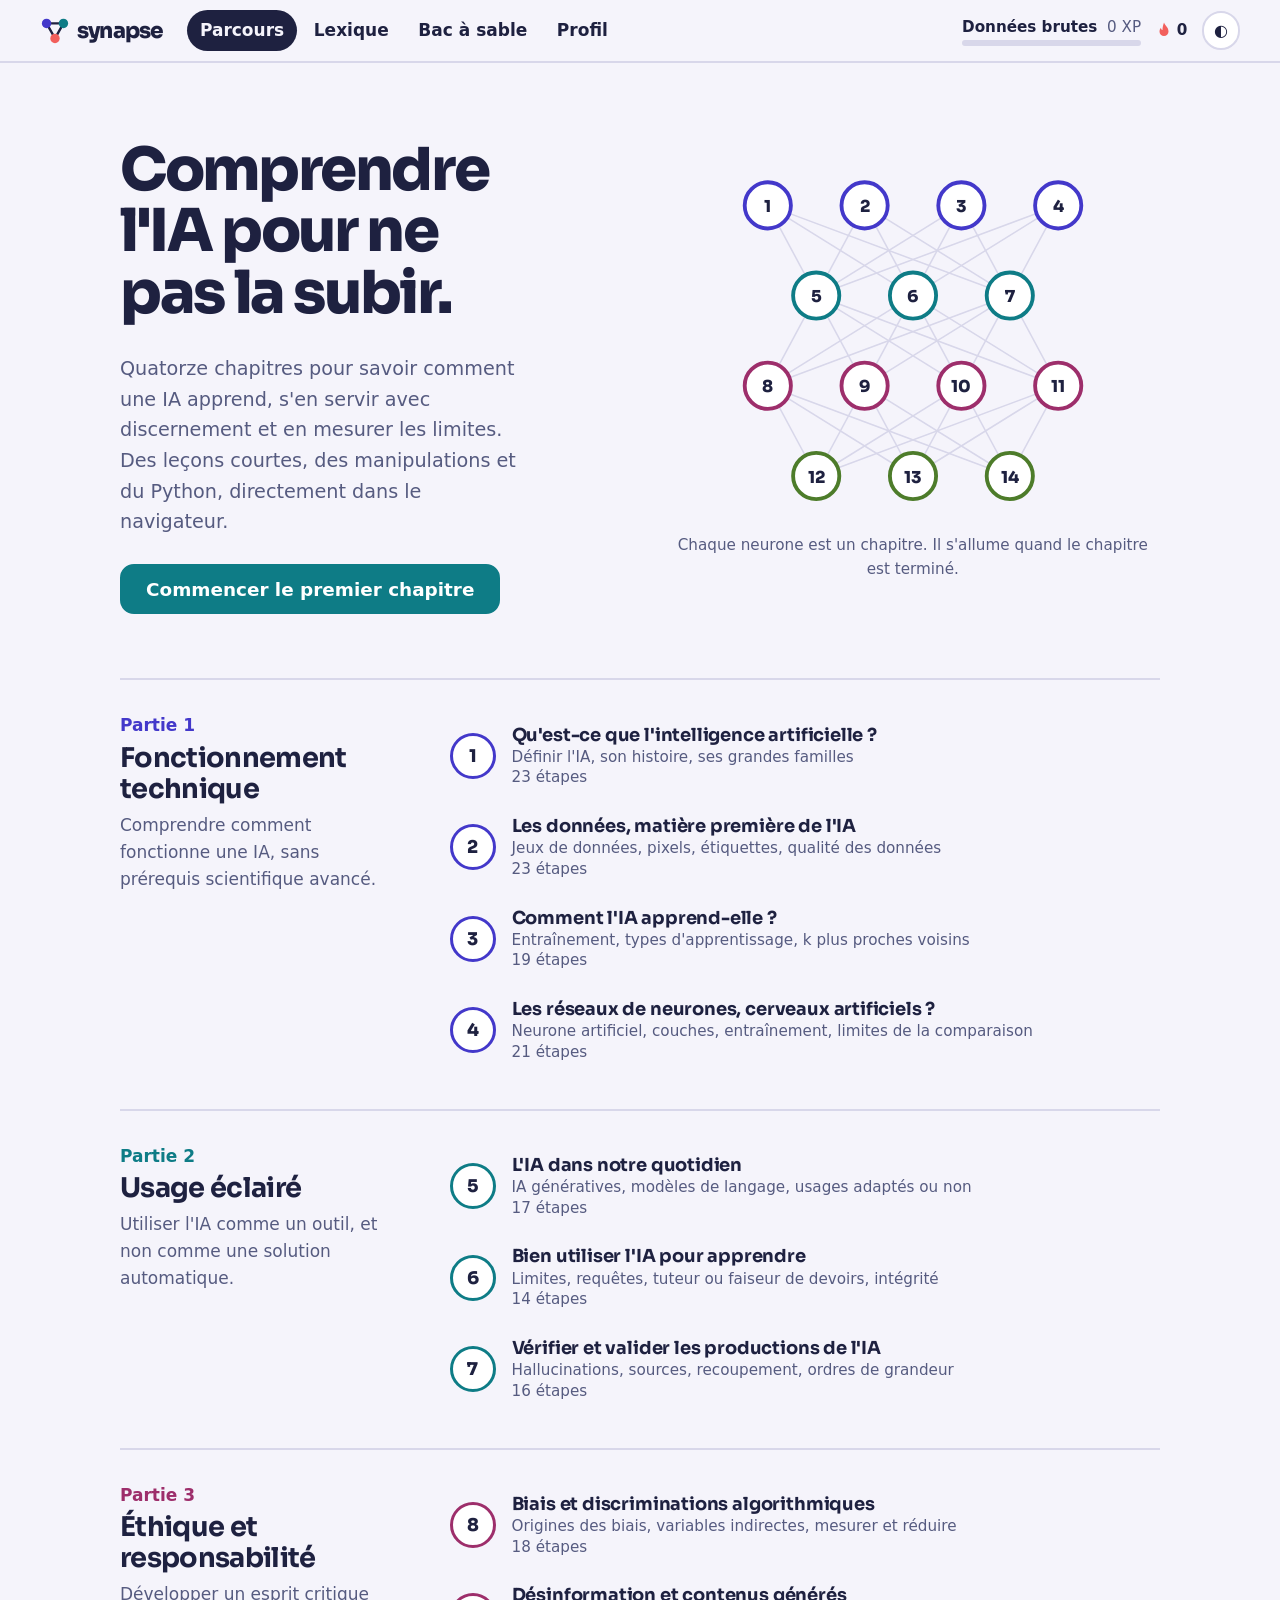
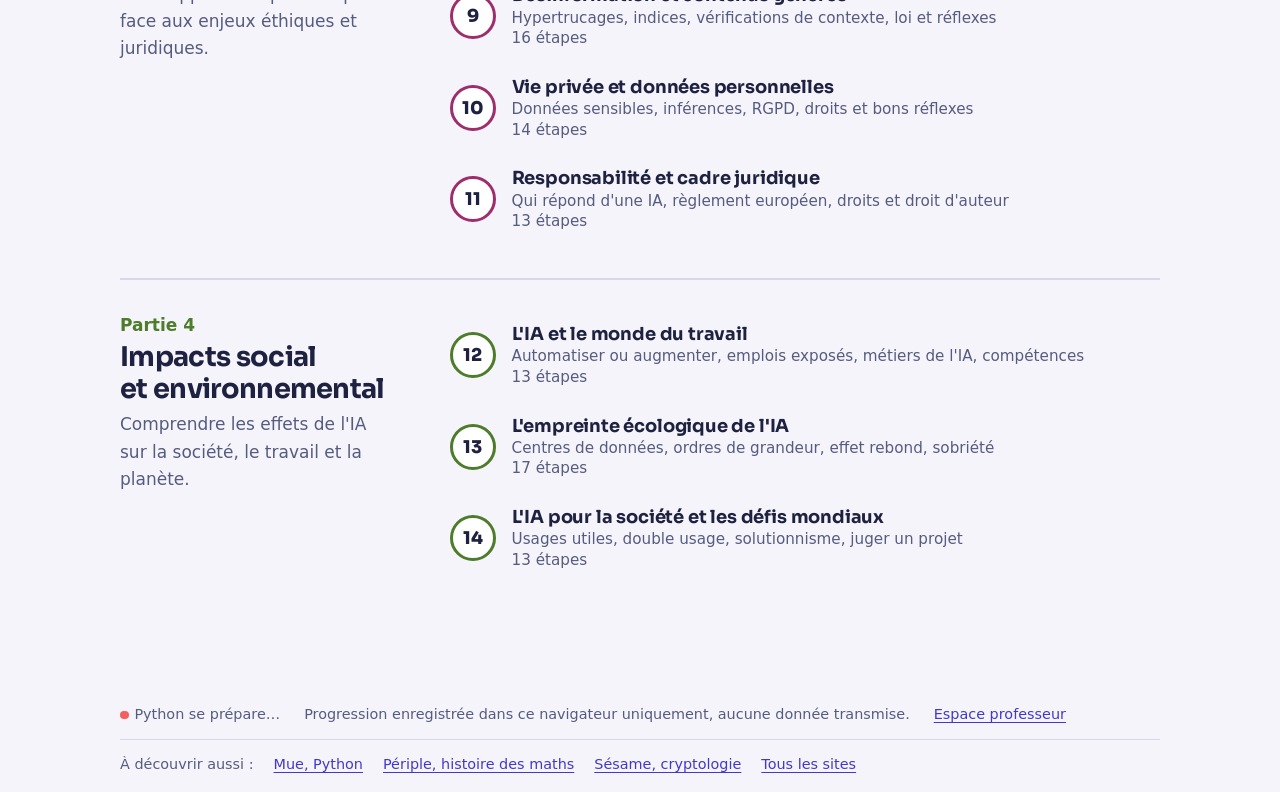
==== commit b75a923d: "Ajoute dans le pied de page les liens vers le portail et les autres sites Co-Authored-By: Claude Fab" ====
--- a/index.html
+++ b/index.html
@@ -41,6 +41,13 @@
   <span id="etat-python" data-etat="chargement">Python se prépare…</span>
   <span>Progression enregistrée dans ce navigateur uniquement, aucune donnée transmise.</span>
   <a href="prof.html">Espace professeur</a>
+  <nav class="famille" aria-label="Les autres sites">
+    <span>À découvrir aussi :</span>
+    <a href="https://stexsnt.github.io/python-lycee/">Mue, Python</a>
+    <a href="https://stexsnt.github.io/periple/">Périple, histoire des maths</a>
+    <a href="https://stexsnt.github.io/sesame/">Sésame, cryptologie</a>
+    <a href="https://stexsnt.github.io/">Tous les sites</a>
+  </nav>
 </footer>
 <div id="toasts" aria-live="polite"></div>
 <noscript><p style="padding:2rem">Ce site a besoin de JavaScript pour exécuter Python dans le navigateur.</p></noscript>
--- a/css/style.css
+++ b/css/style.css
@@ -54,6 +54,9 @@
 
 main { max-width: 1120px; margin: 0 auto; padding: clamp(1.2rem, 3vw, 2.5rem) clamp(1rem, 4vw, 2.5rem); }
 .pied { max-width: 1120px; margin: 2rem auto 0; padding: 1rem clamp(1rem, 4vw, 2.5rem); color: var(--encre2); font-size: .9rem; display: flex; flex-wrap: wrap; gap: .5rem 1.5rem; }
+/* Liens vers le portail et les trois autres sites */
+.famille { flex-basis: 100%; display: flex; flex-wrap: wrap; gap: .3rem 1.25rem; padding-top: .8rem; margin-top: .3rem; border-top: 1px solid var(--trait); }
+.famille a { white-space: nowrap; }
 #etat-python::before { content: ""; display: inline-block; width: .6em; height: .6em; border-radius: 50%; margin-right: .4em; background: var(--soleil); }
 #etat-python[data-etat="pret"]::before { background: var(--ecaille); }
 #etat-python[data-etat="echec"]::before { background: var(--corail); }
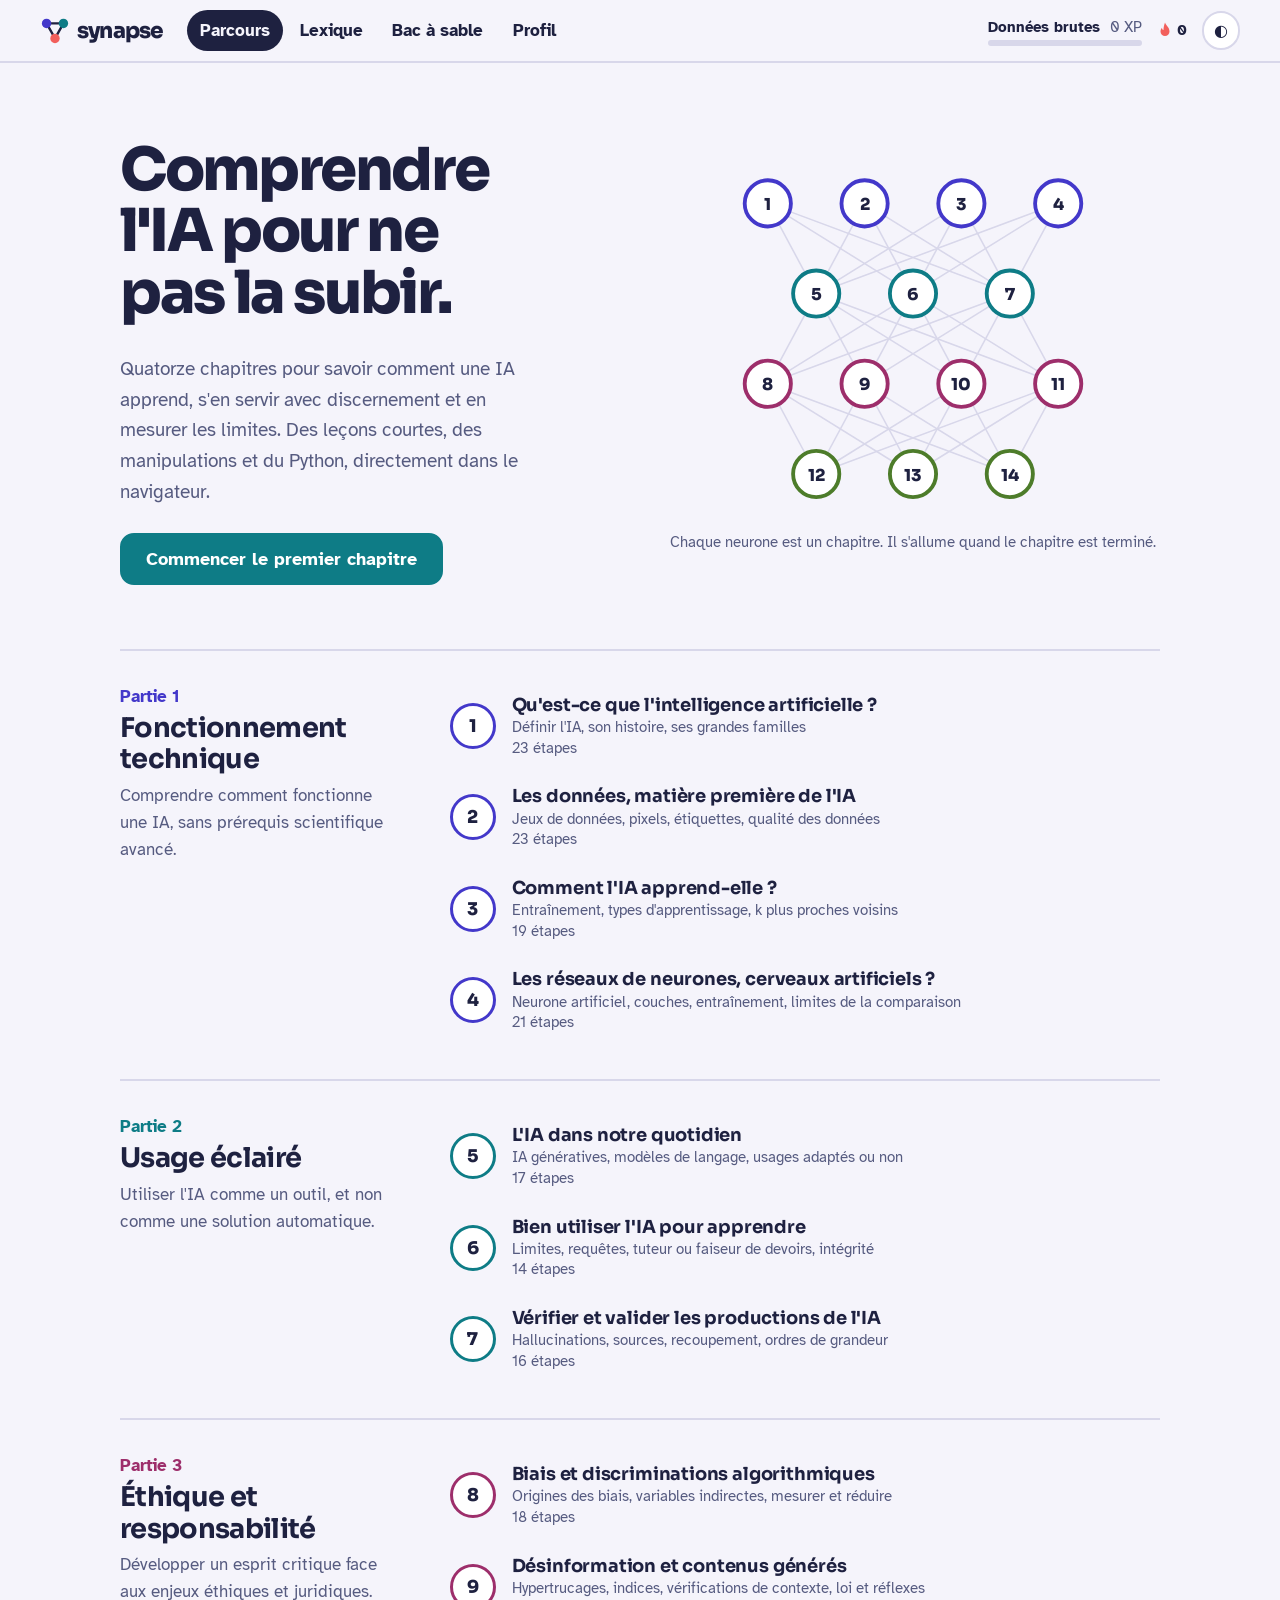
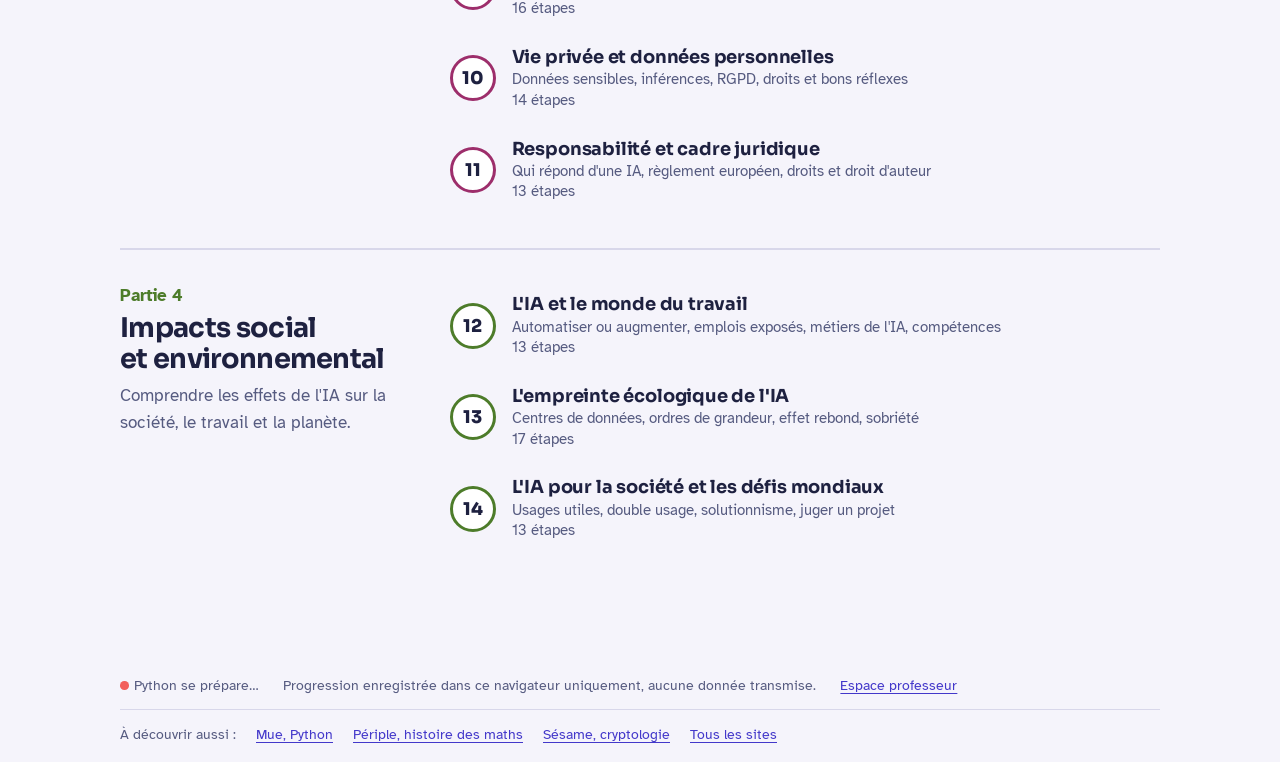
==== commit 6bb32fcd: "Confort élève : installation, chargement de Python, rappel de sauvegarde - manifest et icônes pour i" ====
--- a/index.html
+++ b/index.html
@@ -6,8 +6,9 @@
 <title>Synapse, comprendre l'IA en SNT</title>
 <meta name="description" content="Quatorze chapitres pour comprendre l'intelligence artificielle en Seconde : leçons courtes, manipulations et Python. Dans le navigateur, sans compte.">
 <link rel="icon" href="data:image/svg+xml,%3Csvg xmlns='http://www.w3.org/2000/svg' viewBox='0 0 32 32'%3E%3Cpath d='M7 9L25 9M7 9L16 25M25 9L16 25' stroke='%231E2140' stroke-width='2.5'/%3E%3Ccircle cx='7' cy='9' r='5' fill='%234338CA'/%3E%3Ccircle cx='25' cy='9' r='5' fill='%230E7C86'/%3E%3Ccircle cx='16' cy='25' r='5' fill='%23F25F5C'/%3E%3C/svg%3E">
-<link rel="preconnect" href="https://fonts.bunny.net">
-<link rel="stylesheet" href="https://fonts.bunny.net/css?family=sora:700,800|atkinson-hyperlegible:400,400i,700|jetbrains-mono:400,700&display=swap">
+<link rel="manifest" href="manifest.webmanifest">
+<meta name="theme-color" content="#F5F4FB">
+<link rel="apple-touch-icon" href="icones/icone-180.png">
 <link rel="stylesheet" href="css/style.css">
 </head>
 <body>
@@ -57,5 +58,6 @@
 <script src="js/moteur.js"></script>
 <script src="js/bilan.js"></script>
 <script src="js/app.js"></script>
+<script src="js/confort.js"></script>
 </body>
 </html>
--- a/css/style.css
+++ b/css/style.css
@@ -1,3 +1,11 @@
+/* Polices servies par le site (dossier polices/), sans service externe. */
+@font-face { font-family: "Sora"; font-style: normal; font-weight: 700; font-display: swap; src: url(../polices/sora-latin-700-normal.woff2) format("woff2"); }
+@font-face { font-family: "Sora"; font-style: normal; font-weight: 800; font-display: swap; src: url(../polices/sora-latin-800-normal.woff2) format("woff2"); }
+@font-face { font-family: "Atkinson Hyperlegible"; font-style: normal; font-weight: 400; font-display: swap; src: url(../polices/atkinson-hyperlegible-latin-400-normal.woff2) format("woff2"); }
+@font-face { font-family: "Atkinson Hyperlegible"; font-style: italic; font-weight: 400; font-display: swap; src: url(../polices/atkinson-hyperlegible-latin-400-italic.woff2) format("woff2"); }
+@font-face { font-family: "Atkinson Hyperlegible"; font-style: normal; font-weight: 700; font-display: swap; src: url(../polices/atkinson-hyperlegible-latin-700-normal.woff2) format("woff2"); }
+@font-face { font-family: "JetBrains Mono"; font-style: normal; font-weight: 400; font-display: swap; src: url(../polices/jetbrains-mono-latin-400-normal.woff2) format("woff2"); }
+@font-face { font-family: "JetBrains Mono"; font-style: normal; font-weight: 700; font-display: swap; src: url(../polices/jetbrains-mono-latin-700-normal.woff2) format("woff2"); }
 /* Synapse — feuille de style (charte « Nuit & Corail » du livret). Polices servies par Bunny Fonts.
    Les noms de variables viennent du moteur d'origine : --ecaille = couleur d'action et de réussite,
    --soleil = accent (points, étoiles), --corail = erreur, --ciel = liens et focus. */
@@ -470,3 +478,10 @@
 .fiche-verso { margin-top: 1.1rem; padding-top: 1.1rem; border-top: 2px dashed var(--trait); display: flex; flex-direction: column; gap: .4rem; }
 .fiche-verso[hidden] { display: none; }
 .fiches #fiche-actions .btn { flex: 1 1 11rem; }
+
+/* ----- Confort : rappel de sauvegarde et état de Python (js/confort.js) ----- */
+.rappel-sauv { position: fixed; z-index: 40; left: 1rem; bottom: 5.5rem; right: 1rem; max-width: 27rem; padding: 1rem 1.2rem; border: 1px solid var(--trait); border-left: 5px solid var(--soleil); border-radius: 14px; background: var(--carte); color: var(--encre); box-shadow: 0 10px 30px rgba(0, 0, 0, .22); display: grid; gap: .7rem; animation: pose .3s; }
+.rappel-sauv p { margin: 0; }
+.rappel-sauv .actions { margin: 0; display: flex; flex-wrap: wrap; gap: .5rem; align-items: center; }
+#etat-python .reessayer { min-height: 0; padding: 0 .2rem; font-size: inherit; }
+@media (min-width: 761px) { .rappel-sauv { bottom: 1rem; left: auto; } }
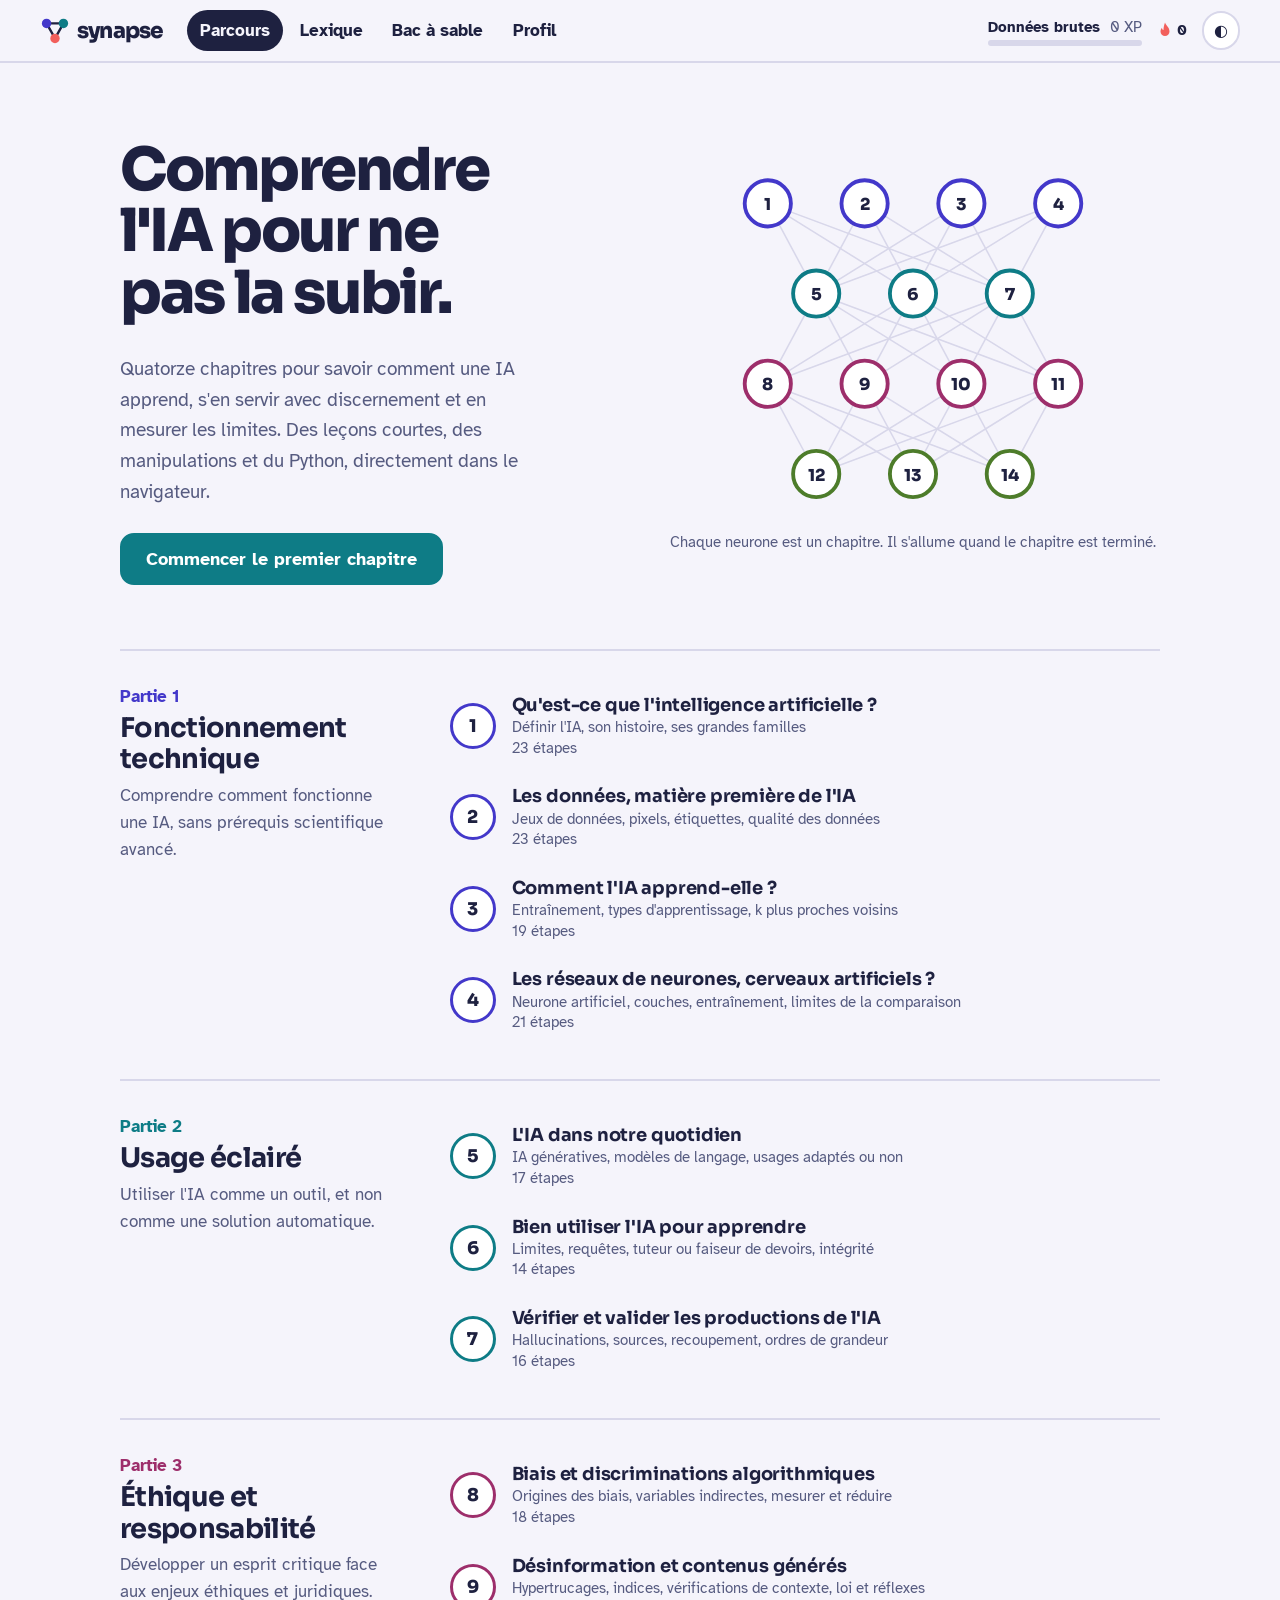
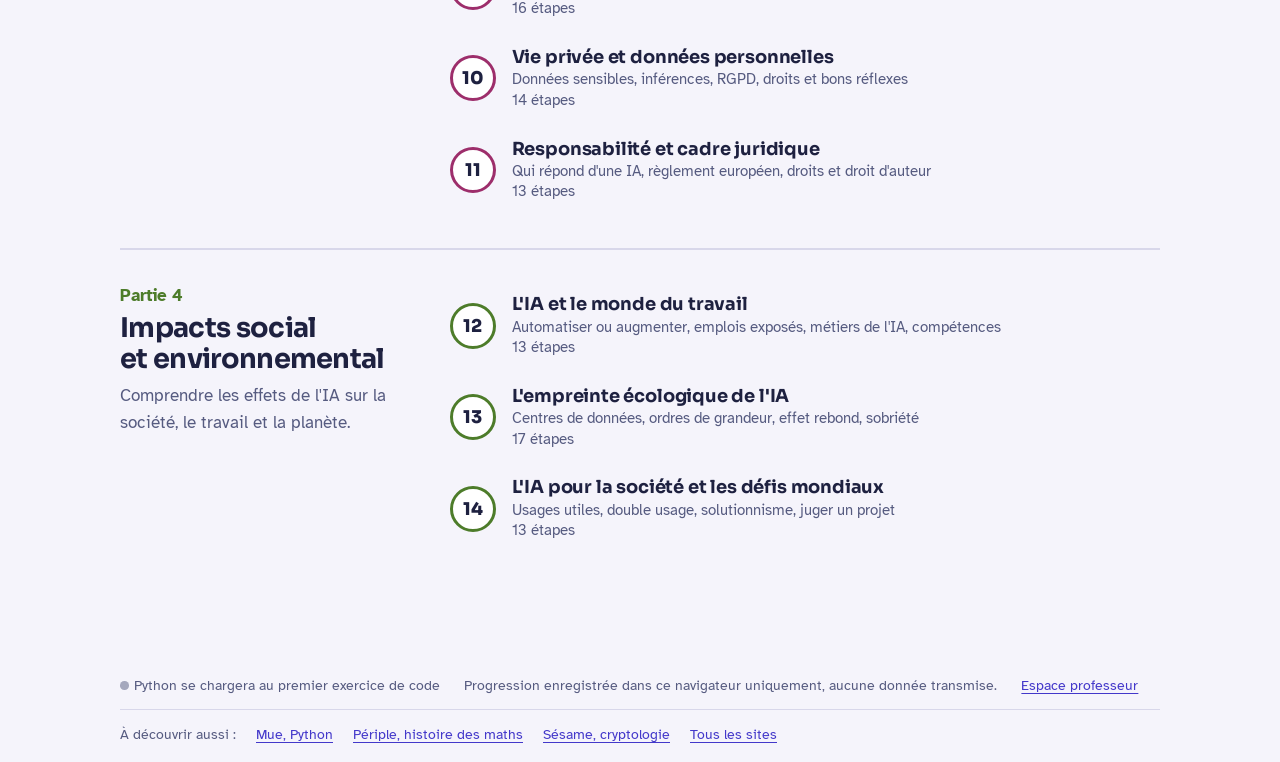
==== commit fd0fc769: "Démarre Python à la demande Python n'est plus lancé à l'ouverture du site mais quand un éditeur de c" ====
--- a/index.html
+++ b/index.html
@@ -39,7 +39,7 @@
 <main id="app"></main>
 
 <footer class="pied">
-  <span id="etat-python" data-etat="chargement">Python se prépare…</span>
+  <span id="etat-python" data-etat="repos">Python se chargera au premier exercice de code</span>
   <span>Progression enregistrée dans ce navigateur uniquement, aucune donnée transmise.</span>
   <a href="prof.html">Espace professeur</a>
   <nav class="famille" aria-label="Les autres sites">
--- a/css/style.css
+++ b/css/style.css
@@ -67,6 +67,7 @@
 .famille a { white-space: nowrap; }
 #etat-python::before { content: ""; display: inline-block; width: .6em; height: .6em; border-radius: 50%; margin-right: .4em; background: var(--soleil); }
 #etat-python[data-etat="pret"]::before { background: var(--ecaille); }
+#etat-python[data-etat="repos"]::before { background: var(--encre2); opacity: .5; }
 #etat-python[data-etat="echec"]::before { background: var(--corail); }
 
 /* Boutons */
@@ -485,3 +486,26 @@
 .rappel-sauv .actions { margin: 0; display: flex; flex-wrap: wrap; gap: .5rem; align-items: center; }
 #etat-python .reessayer { min-height: 0; padding: 0 .2rem; font-size: inherit; }
 @media (min-width: 761px) { .rappel-sauv { bottom: 1rem; left: auto; } }
+
+/* ----- Espace professeur : QR code du lien de classe et impression (js/prof-plus.js) ----- */
+.qr-lien { display: flex; flex-wrap: wrap; align-items: center; gap: .8rem 1.2rem; margin-top: .8rem; }
+.qr-lien .qr { display: block; width: 8.5rem; flex: none; border-radius: 8px; overflow: hidden; border: 1px solid var(--trait); }
+.qr svg { display: block; width: 100%; height: auto; }
+dialog.projection { border: 0; border-radius: 20px; padding: clamp(1.2rem, 4vw, 2.5rem); background: #fff; color: #14213D; text-align: center; max-width: min(92vw, 44rem); font-family: var(--ui, var(--texte)); }
+dialog.projection::backdrop { background: rgba(8, 12, 30, .82); }
+dialog.projection h2 { margin: 0 0 .6rem; font-size: clamp(1.8rem, 5vw, 3rem); color: #14213D; }
+dialog.projection .qr { width: min(70vh, 76vw, 30rem); margin: 0 auto; }
+dialog.projection p { margin: .8rem 0 0; font-size: clamp(1.05rem, 2.4vw, 1.5rem); color: #14213D; }
+dialog.projection .adresse { font-family: var(--mono); font-size: clamp(.8rem, 1.6vw, 1.05rem); overflow-wrap: anywhere; color: #4A5672; }
+dialog.projection form { margin-top: 1.2rem; }
+@media print {
+  .prof { background: #fff; color: #000; }
+  .prof .entete, .prof .pied, .prof main > :not(#resultats), .prof #resultats .actions, .prof #resultats .gestion, .prof #resultats details, .prof #lien-txt, .prof #resultats .ligne-outils, .prof #detail .actions { display: none !important; }
+  .prof main { max-width: none; margin: 0; padding: 0; }
+  .prof .defile { overflow: visible; border: 0; }
+  .prof table.classe, .prof table.etapes { font-size: 8.5pt; color: #000; }
+  .prof table.classe th, .prof table.classe td { border: 1px solid #999; }
+  .prof table.classe button { all: unset; font: inherit; font-weight: 700; }
+  .prof h2 { color: #000; break-after: avoid; }
+  @page { size: A4 landscape; margin: 12mm; }
+}
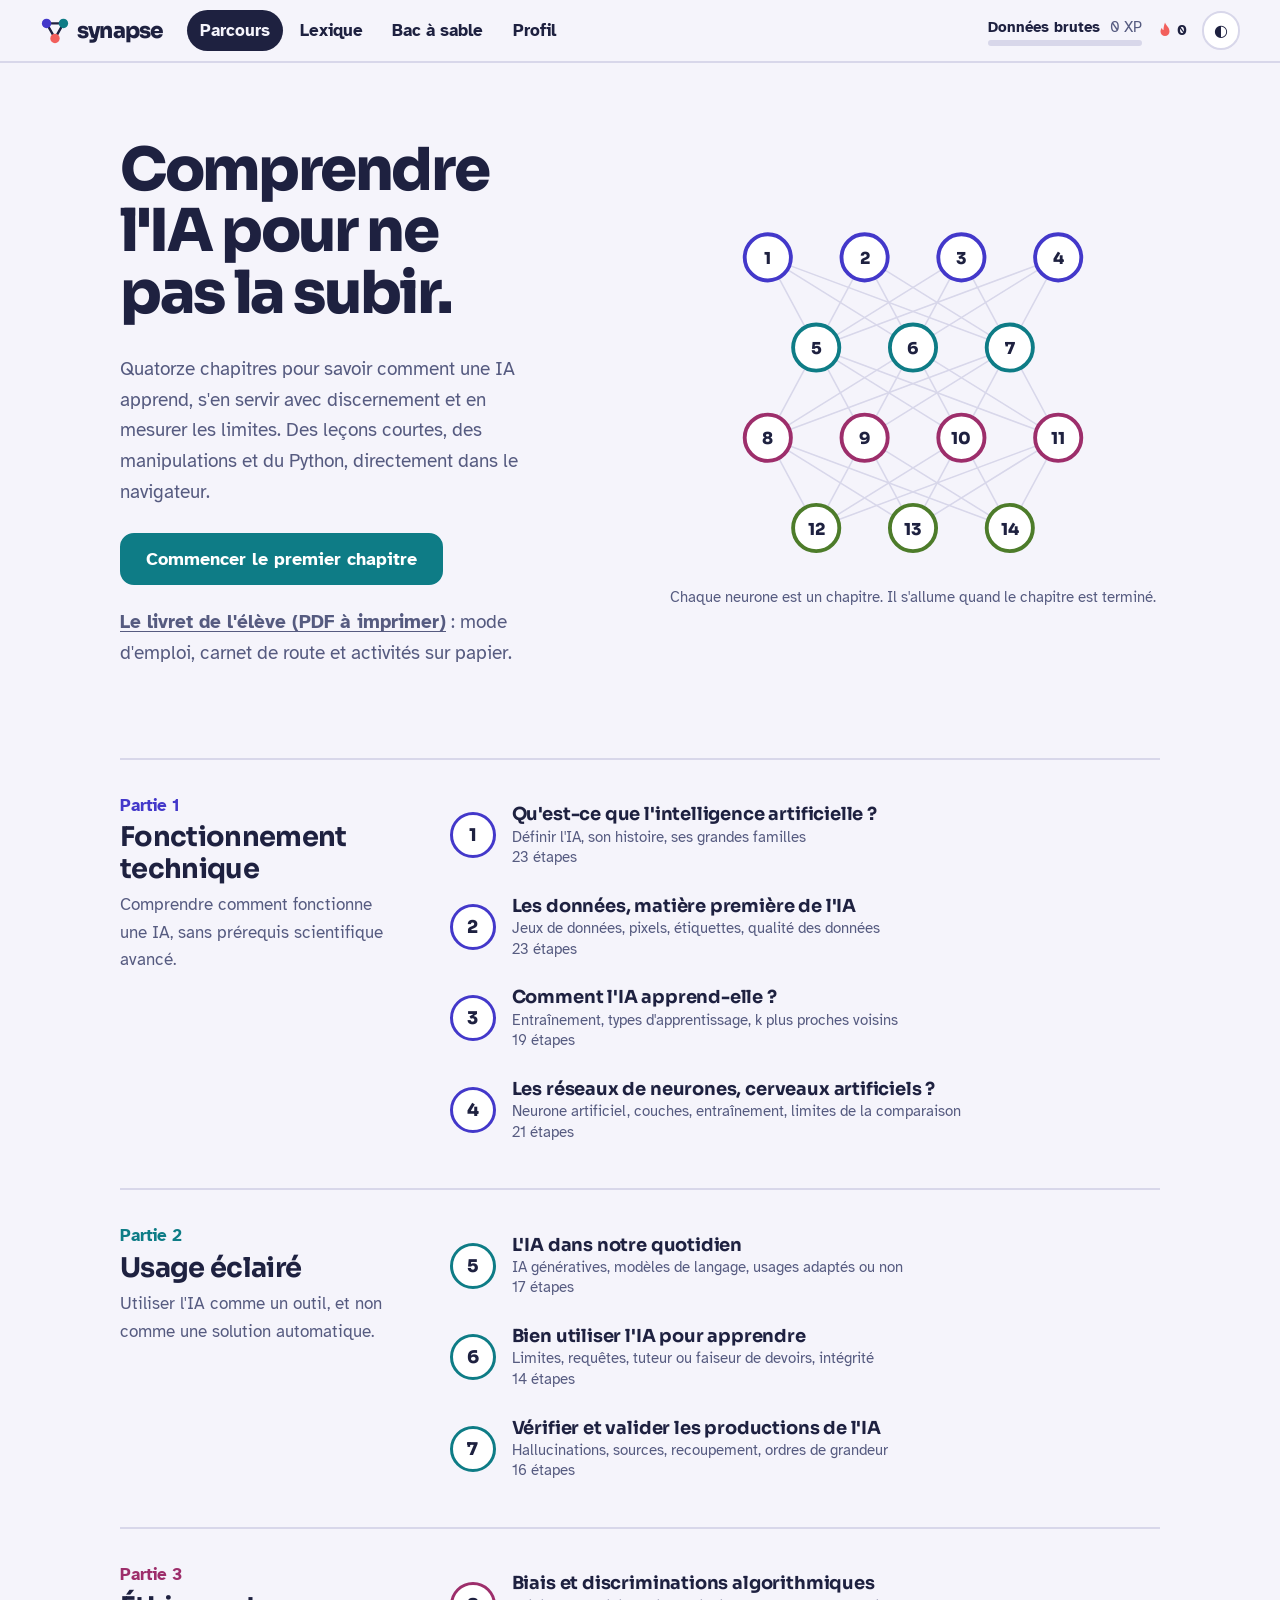
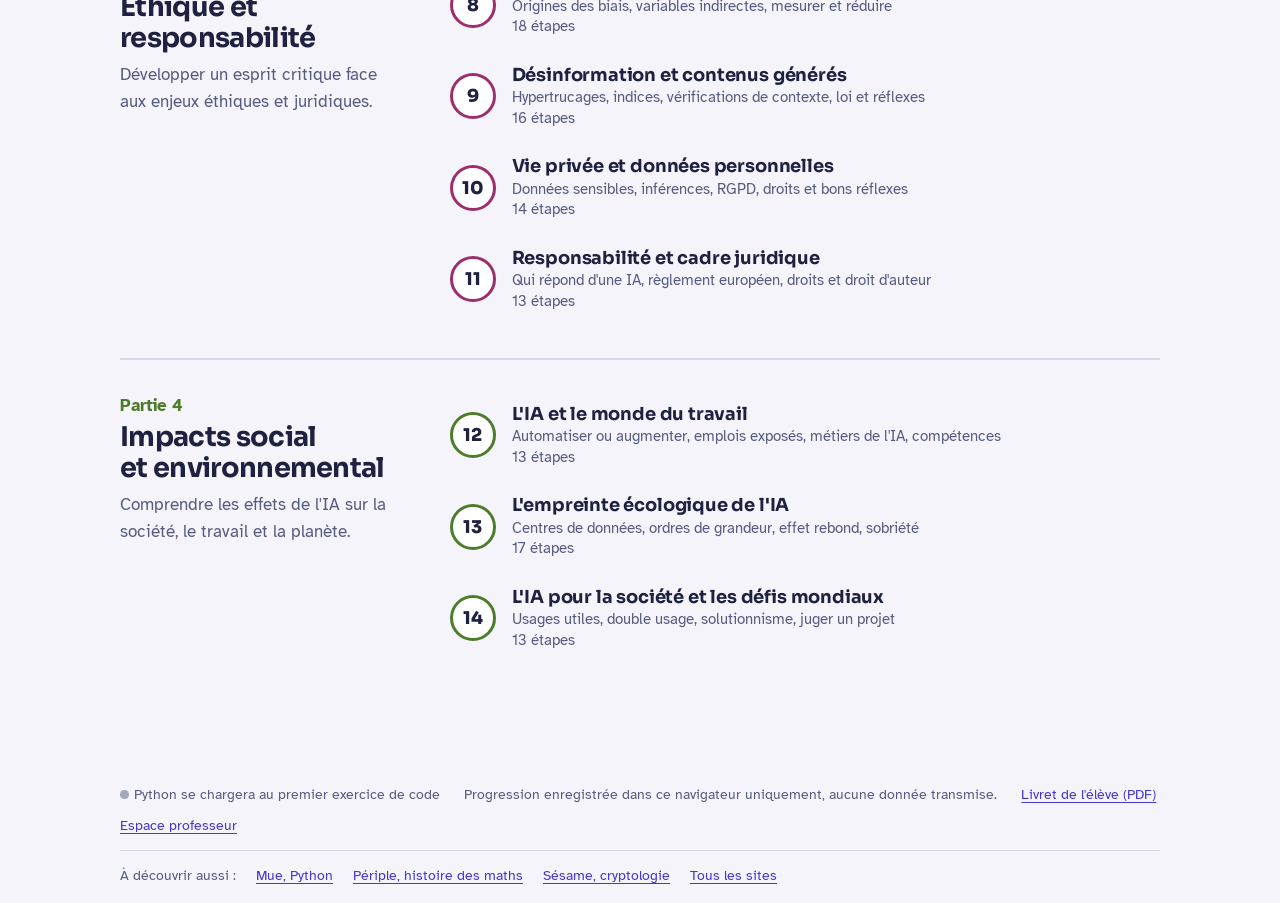
==== commit c8c75691: "Ajoute le livret de l'élève et son lien sur l'accueil et en pied de page Le livret ne contient aucun" ====
--- a/index.html
+++ b/index.html
@@ -41,6 +41,7 @@
 <footer class="pied">
   <span id="etat-python" data-etat="repos">Python se chargera au premier exercice de code</span>
   <span>Progression enregistrée dans ce navigateur uniquement, aucune donnée transmise.</span>
+  <a href="documents/livret-eleve.pdf" target="_blank" rel="noopener">Livret de l'élève (PDF)</a>
   <a href="prof.html">Espace professeur</a>
   <nav class="famille" aria-label="Les autres sites">
     <span>À découvrir aussi :</span>
--- a/css/style.css
+++ b/css/style.css
@@ -509,3 +509,7 @@
   .prof h2 { color: #000; break-after: avoid; }
   @page { size: A4 landscape; margin: 12mm; }
 }
+
+/* ----- Lien vers le livret de l'élève, sous les boutons de l'accueil ----- */
+.livret-lien { margin: 1.4rem 0 0; font-size: .95rem; color: var(--encre2); max-width: 34rem; font-family: var(--ui, var(--texte)); }
+.livret-lien a { color: inherit; font-weight: 700; text-underline-offset: 3px; }
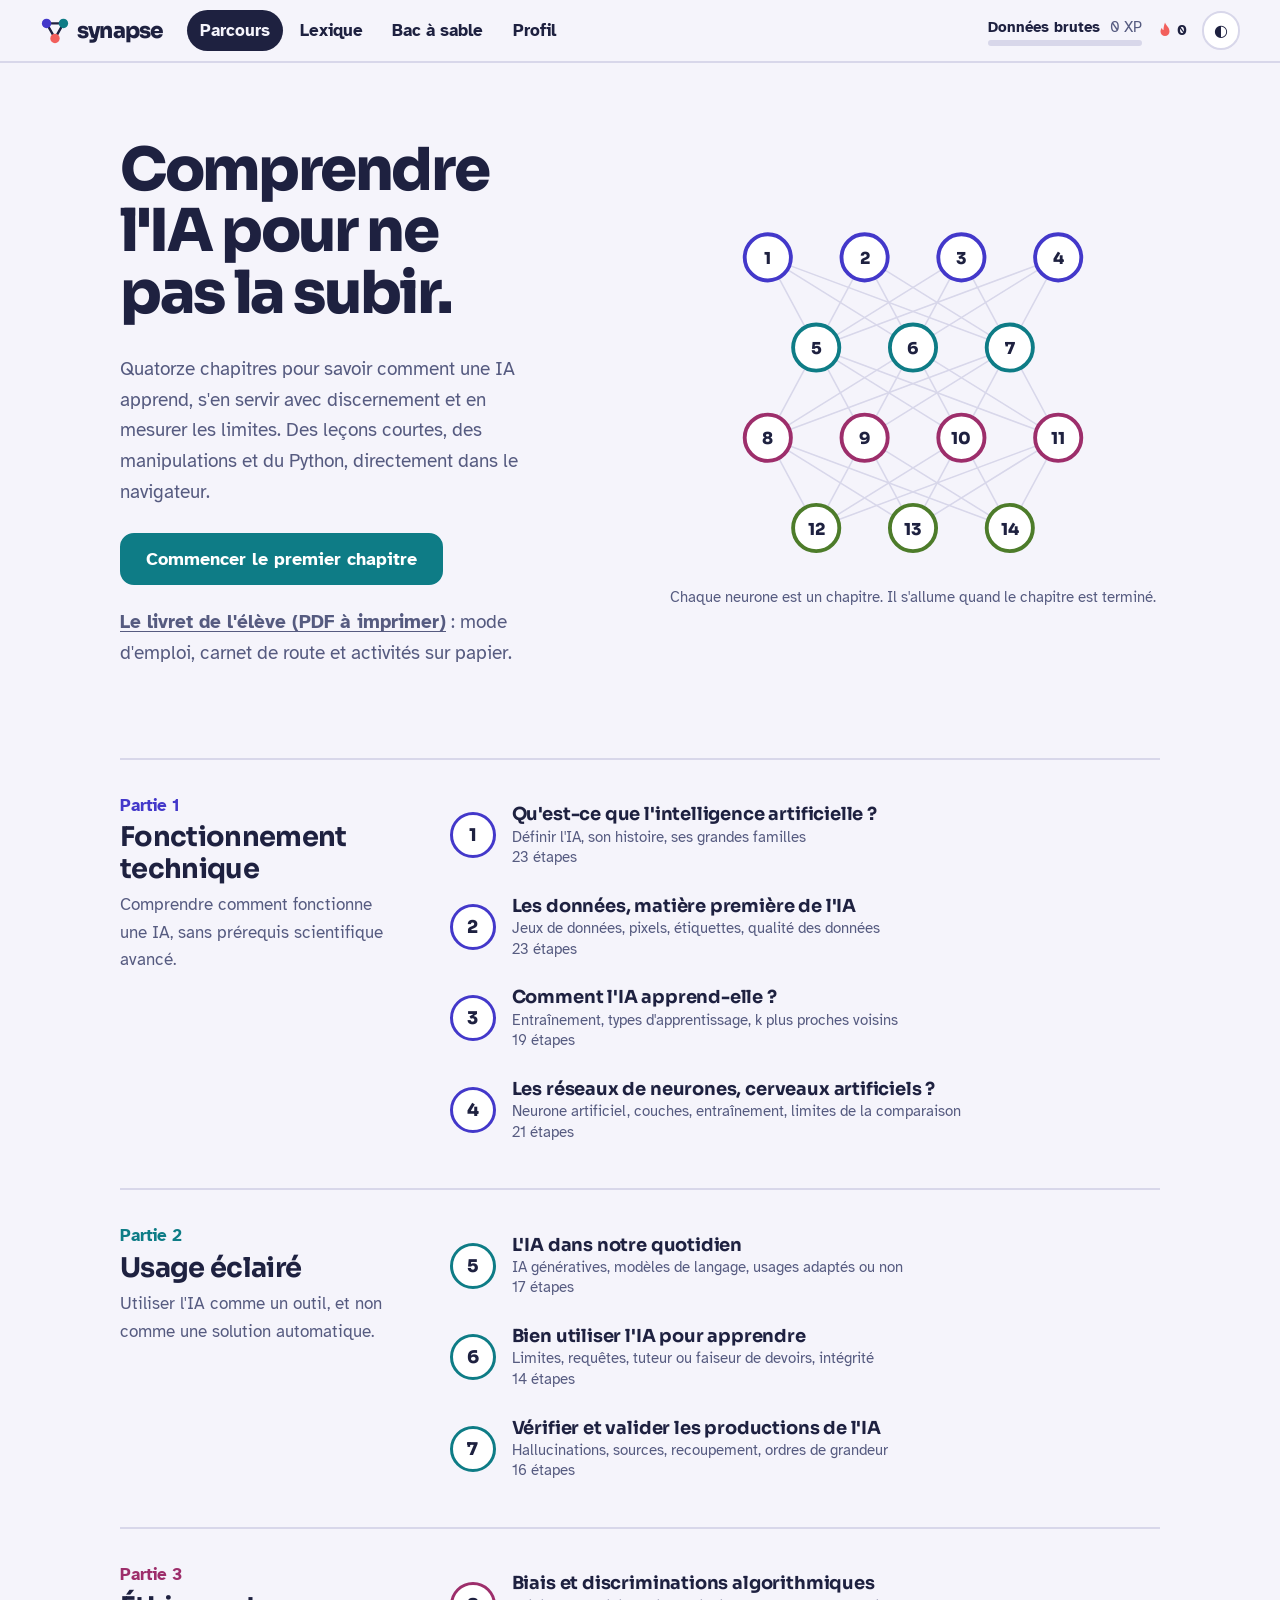
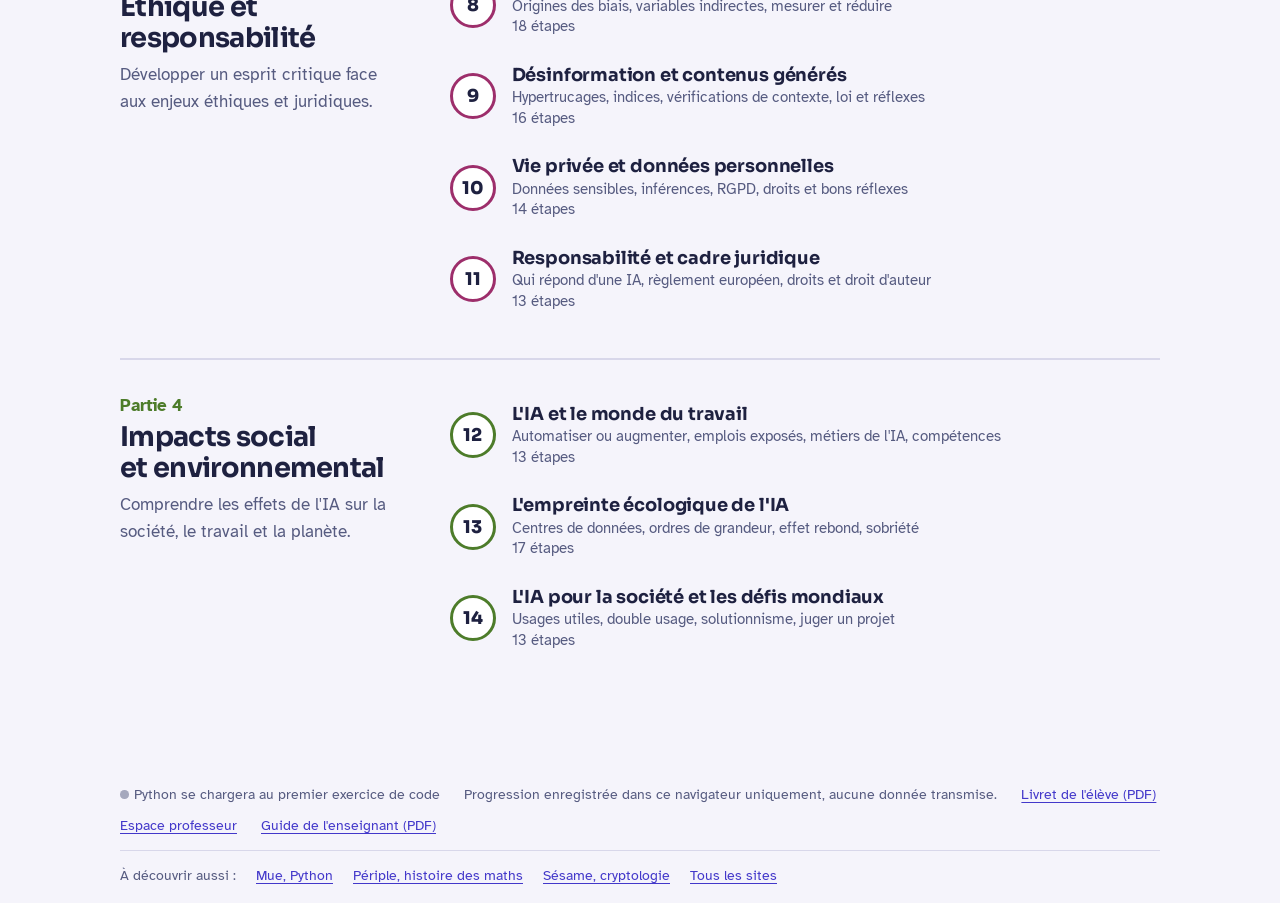
==== commit f6d6023e: "Ajoute le guide de prise en main pour l'enseignant, sans corrigé Lié depuis l'espace professeur et l" ====
--- a/index.html
+++ b/index.html
@@ -43,6 +43,7 @@
   <span>Progression enregistrée dans ce navigateur uniquement, aucune donnée transmise.</span>
   <a href="documents/livret-eleve.pdf" target="_blank" rel="noopener">Livret de l'élève (PDF)</a>
   <a href="prof.html">Espace professeur</a>
+  <a href="documents/guide-prise-en-main.pdf" target="_blank" rel="noopener">Guide de l'enseignant (PDF)</a>
   <nav class="famille" aria-label="Les autres sites">
     <span>À découvrir aussi :</span>
     <a href="https://stexsnt.github.io/python-lycee/">Mue, Python</a>
--- a/css/style.css
+++ b/css/style.css
@@ -440,6 +440,7 @@
 /* Espace professeur : plusieurs classes */
 .onglets { display: flex; flex-wrap: wrap; gap: .3rem; margin: 2.2rem 0 0; border-bottom: 2px solid var(--trait); }
 .onglets:empty { display: none; }
+.onglets > [role="tablist"] { display: contents; }
 .onglets button { font: 700 1rem var(--texte); color: var(--encre2); background: none; border: 2px solid transparent; border-bottom: 0; border-radius: 10px 10px 0 0; padding: .55rem .9rem; margin-bottom: -2px; cursor: pointer; }
 .onglets button:hover { color: var(--encre); }
 .onglets button[aria-selected="true"] { color: var(--encre); background: var(--carte); border-color: var(--trait); }
@@ -513,3 +514,7 @@
 /* ----- Lien vers le livret de l'élève, sous les boutons de l'accueil ----- */
 .livret-lien { margin: 1.4rem 0 0; font-size: .95rem; color: var(--encre2); max-width: 34rem; font-family: var(--ui, var(--texte)); }
 .livret-lien a { color: inherit; font-weight: 700; text-underline-offset: 3px; }
+
+/* ----- Graphiques matplotlib affichés dans la console ----- */
+.cons img.figure { display: block; max-width: 100%; height: auto; margin: .6rem 0; background: #fff; border-radius: 10px; border: 1px solid var(--trait); }
+#etat-python[data-etat="paquets"]::before { background: var(--soleil); }
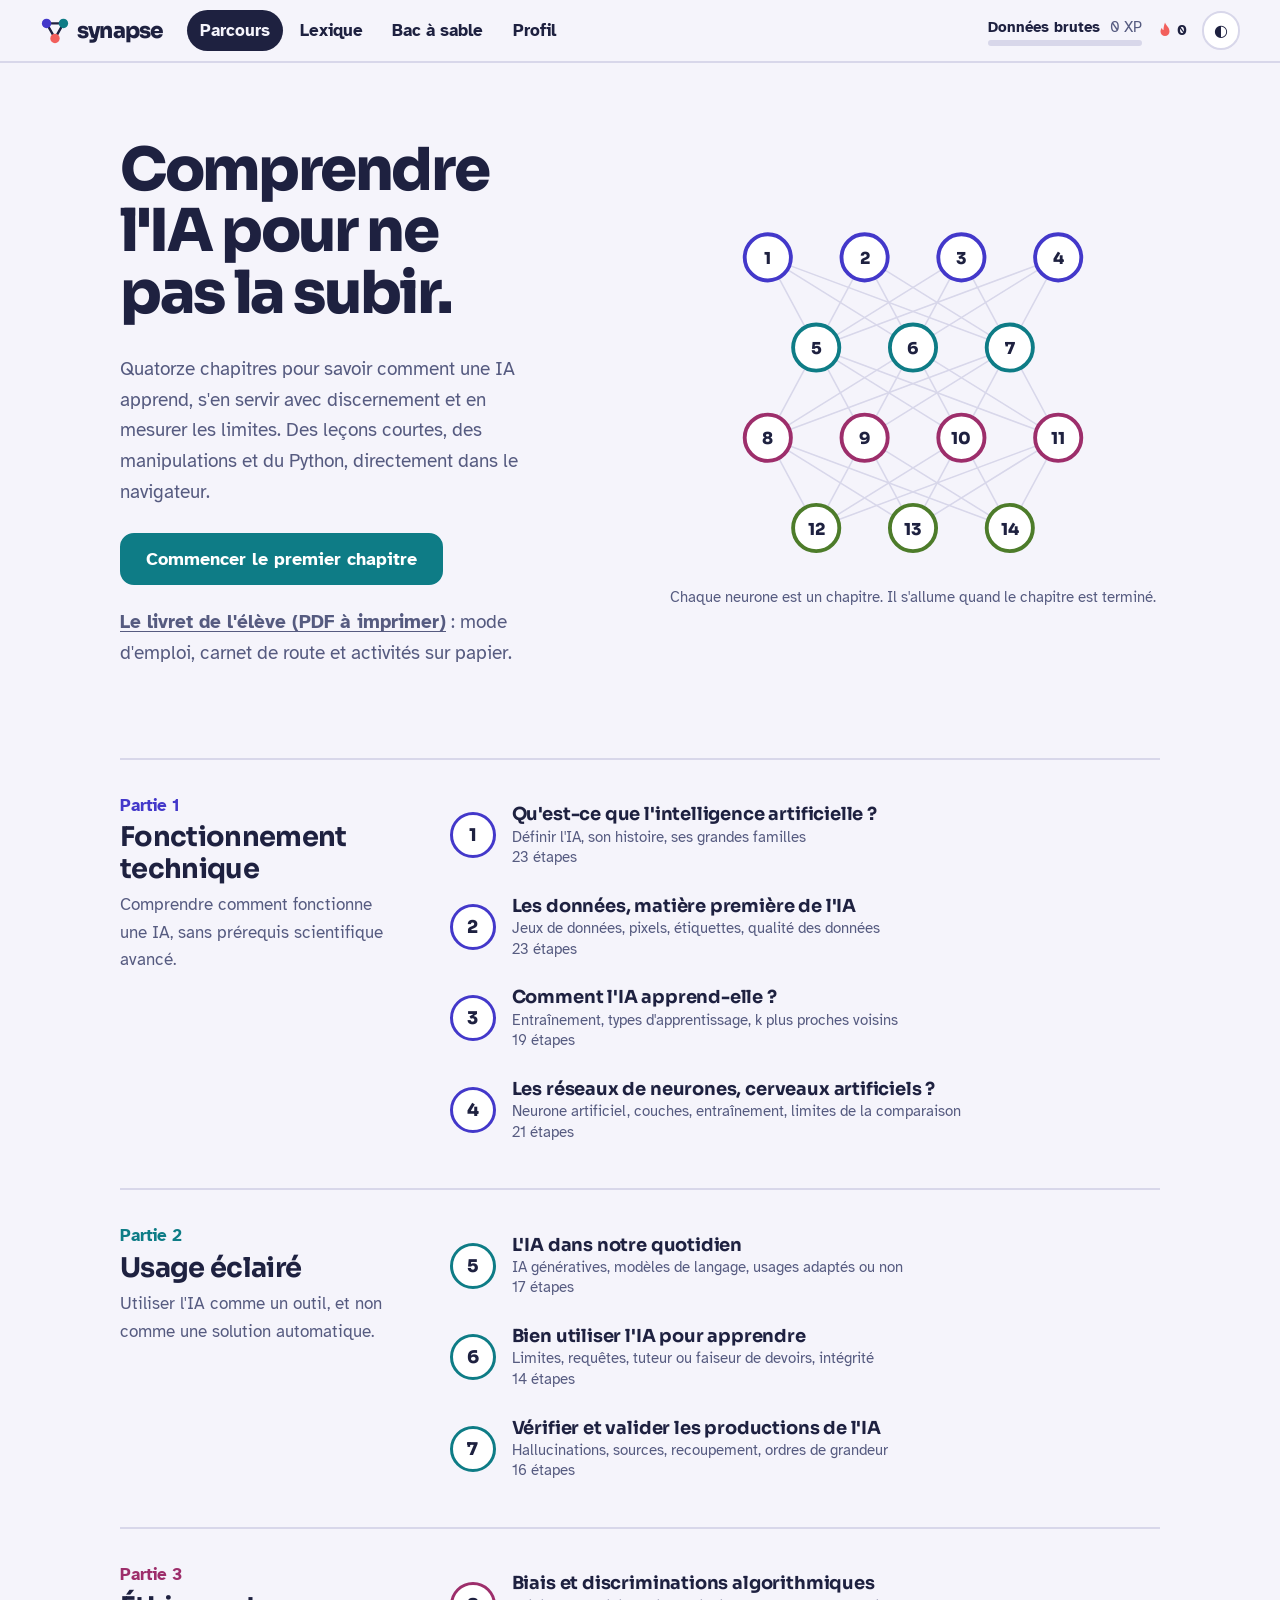
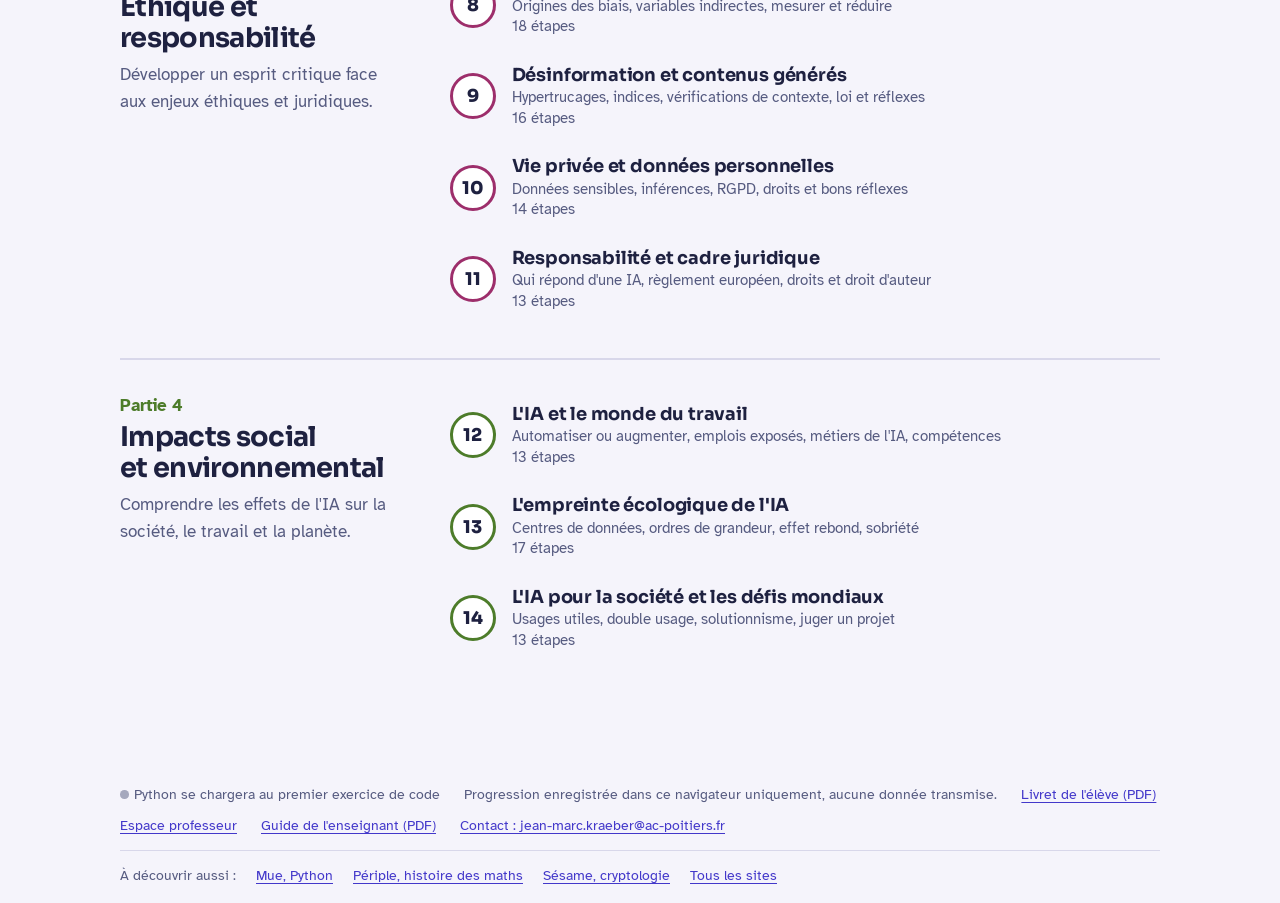
==== commit 99b9be7e: "Ajoute l'aperçu au partage et l'adresse de contact Co-Authored-By: Claude Fable 5.2 <noreply@anthrop" ====
--- a/index.html
+++ b/index.html
@@ -6,6 +6,16 @@
 <title>Synapse, comprendre l'IA en SNT</title>
 <meta name="description" content="Quatorze chapitres pour comprendre l'intelligence artificielle en Seconde : leçons courtes, manipulations et Python. Dans le navigateur, sans compte.">
 <link rel="icon" href="data:image/svg+xml,%3Csvg xmlns='http://www.w3.org/2000/svg' viewBox='0 0 32 32'%3E%3Cpath d='M7 9L25 9M7 9L16 25M25 9L16 25' stroke='%231E2140' stroke-width='2.5'/%3E%3Ccircle cx='7' cy='9' r='5' fill='%234338CA'/%3E%3Ccircle cx='25' cy='9' r='5' fill='%230E7C86'/%3E%3Ccircle cx='16' cy='25' r='5' fill='%23F25F5C'/%3E%3C/svg%3E">
+<meta property="og:type" content="website">
+<meta property="og:locale" content="fr_FR">
+<meta property="og:url" content="https://stexsnt.github.io/synapse/">
+<meta property="og:title" content="Synapse, comprendre l'IA en SNT">
+<meta property="og:description" content="Quatorze chapitres pour comprendre l'intelligence artificielle en Seconde. Dans le navigateur, sans compte.">
+<meta property="og:image" content="https://stexsnt.github.io/synapse/apercu.png">
+<meta property="og:image:width" content="1200">
+<meta property="og:image:height" content="630">
+<meta property="og:image:alt" content="Page d'accueil de Synapse : « Comprendre l'IA pour ne pas la subir », avec le réseau des quatorze chapitres">
+<meta name="twitter:card" content="summary_large_image">
 <link rel="manifest" href="manifest.webmanifest">
 <meta name="theme-color" content="#F5F4FB">
 <link rel="apple-touch-icon" href="icones/icone-180.png">
@@ -44,6 +54,7 @@
   <a href="documents/livret-eleve.pdf" target="_blank" rel="noopener">Livret de l'élève (PDF)</a>
   <a href="prof.html">Espace professeur</a>
   <a href="documents/guide-prise-en-main.pdf" target="_blank" rel="noopener">Guide de l'enseignant (PDF)</a>
+  <a href="mailto:jean-marc.kraeber@ac-poitiers.fr">Contact : jean-marc.kraeber@ac-poitiers.fr</a>
   <nav class="famille" aria-label="Les autres sites">
     <span>À découvrir aussi :</span>
     <a href="https://stexsnt.github.io/python-lycee/">Mue, Python</a>
